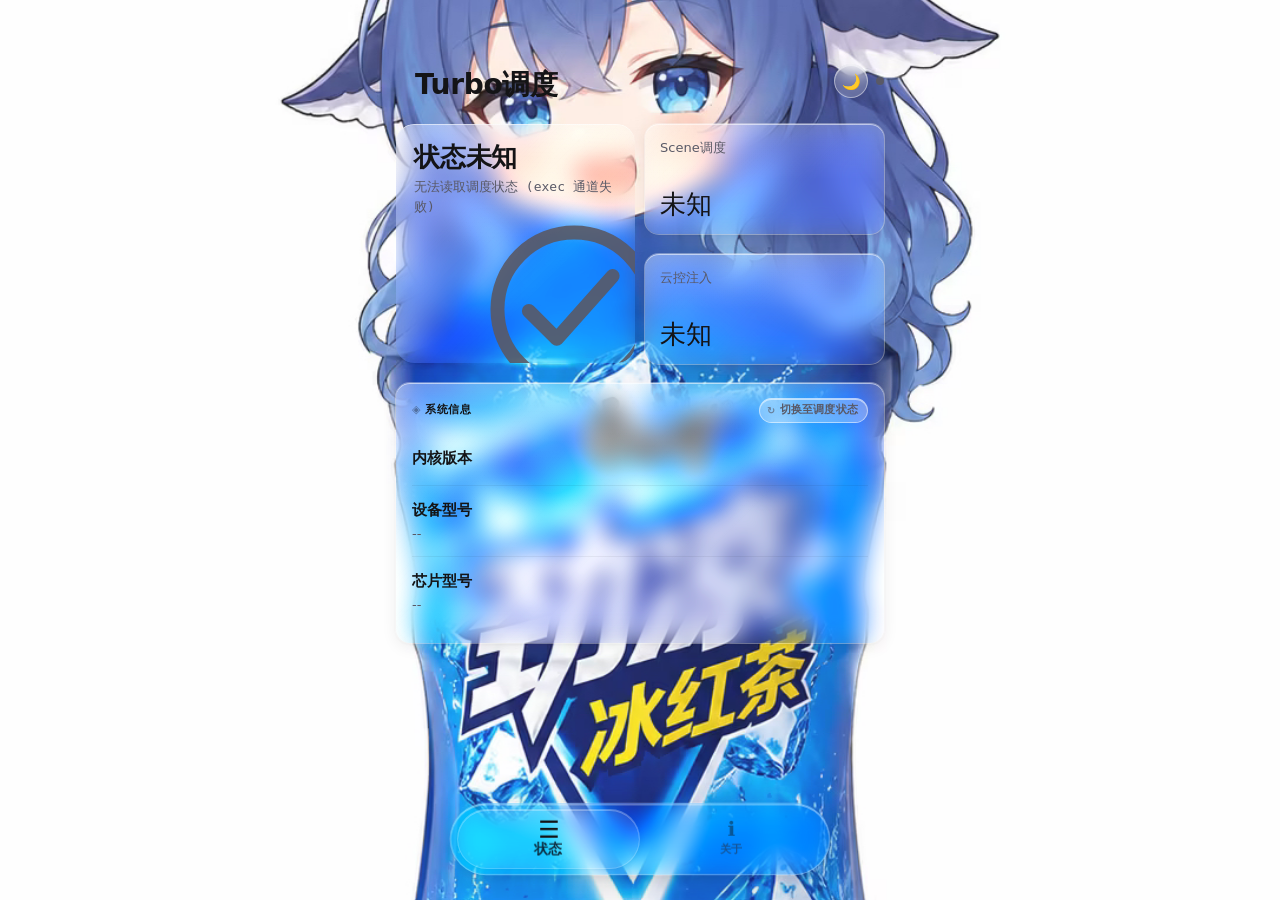
==== 模块/Turbo调度26.105/webroot/index.html @ f2952776 "v26.105: 修复开机云控注入静默失败 + 安装器残留清理 - 修复: 重启后未及时解锁 (CE 未就绪) 时, 云控注入等 10 分钟即放弃且本次开机不再重试   (真机复现 boot.log:" ====
<!DOCTYPE html>
<html lang="zh-CN" data-theme="light">
<head>
<meta charset="UTF-8">
<meta name="viewport" content="width=device-width,initial-scale=1,maximum-scale=1,user-scalable=no">
<meta name="theme-color" content="#ffffff">
<title>Turbo调度</title>
<link rel="stylesheet" href="glass-style.css">
</head>
<body>
<div id="bg-layer"></div>
<!-- ▼ 背景 + 模糊度同步注入 (必须内联, 最先执行) -->
<script>
(function(){
  try { if (typeof ksu !== 'undefined' && ksu && ksu.fullScreen) ksu.fullScreen(true); } catch(_) {}
  try {
    if (localStorage.getItem('turbo-theme') === 'dark') document.documentElement.setAttribute('data-theme', 'dark'); var op = localStorage.getItem('turbo-blur'); var opN = parseInt(op, 10); var blur = Number.isFinite(opN) ? Math.max(0, Math.min(40, opN)) : 13; document.documentElement.style.setProperty('--blur', blur + 'px'); } catch(_) {}
})();
setTimeout(function(){ var tb=document.getElementById('tabbar'); if(tb&&!tb.classList.contains('in')) tb.classList.add('in'); }, 1500);
</script>

<div class="w">

<header class="hdr">
  <div>
    <div class="ttl" id="app-title">&nbsp;&nbsp;Turbo调度</div>
  </div>
  <div class="hr">
    <button id="theme-btn" onclick="toggleTheme()">🌙</button>
    <div id="dot" class="sp"></div>
  </div>
</header>

<!-- ── 状态页 ── -->
<div class="page active" id="page-status">
<div class="st-hero">
  <div class="card st-main" id="st-main-card">
    <div class="st-main-label" id="s-dev">检测中</div>
    <div class="st-main-sub" id="s-dev-sub">--</div>
    <div class="st-main-icon" id="st-icon">
      <svg id="ico-run" viewBox="0 0 100 100" fill="none" xmlns="http://www.w3.org/2000/svg">
        <circle cx="50" cy="50" r="44" stroke="currentColor" stroke-width="8"/>
        <path d="M24 51 L40 67 L72 31" stroke="currentColor" stroke-width="8" stroke-linecap="round" stroke-linejoin="round"/>
      </svg>
      <svg id="ico-stop" viewBox="0 0 100 100" fill="none" style="display:none" xmlns="http://www.w3.org/2000/svg">
        <circle cx="50" cy="50" r="44" stroke="currentColor" stroke-width="8"/>
        <rect x="33" y="29" width="13" height="38" rx="4" fill="currentColor"/>
        <rect x="54" y="29" width="13" height="38" rx="4" fill="currentColor"/>
      </svg>
    </div>
  </div>
  <div class="st-side">
    <div class="card st-mini">
      <div class="st-mini-label">Scene调度</div>
      <div class="st-mini-val st-mini-val-sm" id="s-scene">--</div>
    </div>
    <div class="card st-mini">
      <div class="st-mini-label">云控注入</div>
      <div class="st-mini-val st-mini-val-sm" id="s-rc">--</div>
    </div>
  </div>
</div>

<div class="card info-card" id="info-card" onclick="toggleInfoPanel()">
  <div class="info-card-hd">
    <div class="info-card-hd-title" id="info-card-title">系统信息</div>
    <div class="info-switch-pill" id="info-switch-pill">
      <span class="info-switch-pill-icon" id="info-switch-icon">↻</span>
      <span id="info-switch-label">切换至调度状态</span>
    </div>
  </div>
  <div id="panel-sysinfo">
    <div class="si-row"><div class="si-label">内核版本</div><div class="si-val mono" id="s-kern">--</div></div>
    <div class="si-row"><div class="si-label">设备型号</div><div class="si-val" id="s-model">--</div></div>
    <div class="si-row" style="border-bottom:none"><div class="si-label">芯片型号</div><div class="si-val" id="s-chip">--</div></div>
  </div>
  <div id="panel-sched" style="display:none">
    <div class="si-row"><div class="si-label">Scene调度</div><div class="si-val" id="s2-scene">--</div></div>
    <div class="si-row"><div class="si-label">云控注入</div><div class="si-val" id="s2-rc">--</div></div>
    <div class="si-row"><div class="si-label">配置类型</div><div class="si-val" id="s2-type">--</div></div>
    <div class="si-row"><div class="si-label">当前调速器</div><div class="si-val mono" id="s2-gov">--</div></div>
    <div class="si-row"><div class="si-label">oiface</div><div class="si-val" id="s2-oiface">--</div></div>
    <div class="si-row"><div class="si-label">horae</div><div class="si-val" id="s2-horae">--</div></div>
    <div class="si-row"><div class="si-label">urcc</div><div class="si-val" id="s2-urcc">--</div></div>
    <div class="si-row" style="border-bottom:none"><div class="si-label">gameopt</div><div class="si-val" id="s2-gameopt">--</div></div>
  </div>
</div>
</div><!-- /page-status -->

<!-- ── 配置页 (短视频包名) ── -->
<div class="page" id="page-config">
<div class="card">
  <div class="ch"><span class="ct">添加短视频包名</span></div>
  <div class="row" style="margin-bottom:9px"><input type="text" class="inp" id="pkg-input" placeholder="输入应用包名 (例 com.ss.android.ugc.aweme)" autocomplete="off"><button class="btn bpri" id="add-btn" style="flex:none;padding:10px 16px">添加</button></div>
  <div class="row"><button class="btn" data-pkg="com.ss.android.ugc.aweme">抖音</button><button class="btn" data-pkg="com.smile.gifmaker">快手</button><button class="btn" data-pkg="tv.danmaku.bili">B站</button></div>
</div>
<div class="card">
  <div class="ch"><span class="ct">当前包名列表</span><span class="badge bof" id="package-count">0个包名</span></div>
  <div class="search-wrap"><svg class="search-icon" xmlns="http://www.w3.org/2000/svg" width="16" height="16" fill="none" viewBox="0 0 24 24" stroke="currentColor"><path stroke-linecap="round" stroke-linejoin="round" stroke-width="2" d="M21 21l-6-6m2-5a7 7 0 11-14 0 7 7 0 0114 0z"/></svg><input type="text" class="inp" id="search-input" placeholder="搜索包名..."></div>
  <div class="package-list" id="package-list"><div class="empty-tip"><svg class="empty-icon" xmlns="http://www.w3.org/2000/svg" fill="none" viewBox="0 0 24 24" stroke="currentColor"><path stroke-linecap="round" stroke-linejoin="round" stroke-width="1.5" d="M9 12h6m-6 4h6m2 5H7a2 2 0 01-2-2V5a2 2 0 012-2h5.586a1 1 0 01.707.293l5.414 5.414a1 1 0 01.293.707V19a2 2 0 01-2 2z"/></svg>正在加载包名列表...</div></div>
</div>
<div class="card">
  <div class="log-header"><span class="ct">操作日志</span><button id="clear-log" class="clear-btn">清空</button></div>
  <div id="log-content" class="log-area"></div>
</div>
</div><!-- /page-config -->

<!-- ── 关于页 ── -->
<div class="page" id="page-about">
<div class="card">
  <div class="ch"><span class="ct">外观设置</span></div>
  <div style="display:flex;align-items:center;gap:10px;margin-bottom:14px">
    <span style="font-size:var(--fs-xs);color:var(--tx2);white-space:nowrap;min-width:52px">玻璃模糊度</span>
    <input type="range" class="sl2 s0" id="r-opacity" min="0" max="40" step="1" value="13"
      style="flex:1;height:36px" oninput="onOpacity(this)">
    <span style="font-family:'SF Mono',Menlo,monospace;font-size:var(--fs-sm);font-weight:700;color:var(--tx);min-width:36px;text-align:right"><span id="v-opacity">13</span><span style="font-size:var(--fs-xs);color:var(--tx3)"> px</span></span>
  </div>
  <div style="display:flex;align-items:center;gap:10px;margin-bottom:12px">
    <span style="font-size:var(--fs-xs);color:var(--tx2);white-space:nowrap;min-width:52px">背景可见度</span>
    <input type="range" class="sl2 s0" id="r-bgvis" min="0" max="100" step="1" value="91"
      style="flex:1;height:36px" oninput="onBgVis(this)">
    <span style="font-family:'SF Mono',Menlo,monospace;font-size:var(--fs-sm);font-weight:700;color:var(--tx);min-width:36px;text-align:right"><span id="v-bgvis">91</span><span style="font-size:var(--fs-xs);color:var(--tx3)"> %</span></span>
  </div>
  <div style="display:flex;gap:7px">
    <button class="btn bpri" style="flex:1;padding:10px 10px;font-size:var(--fs-sm)" onclick="setBgDefault()">默认壁纸</button>
    <button class="btn bpri" style="flex:1;padding:10px 10px;font-size:var(--fs-sm)" onclick="setBgSolid()">纯色</button>
  </div>
  <div style="font-size:var(--fs-xs);color:var(--tx3);margin-top:10px;line-height:1.6;">
    0px = 完全透明玻璃 · 调高可增加可读性
  </div>
</div>

<div class="card">
  <div class="ch"><span class="ct">关于</span></div>
  <div class="row" style="margin-bottom:7px">
    <button class="btn bpri" id="b-author" onclick="openLink('b-author','https://www.coolapk.com/u/36667900')">作者酷安</button>
    <button class="btn bpri" id="b-group" onclick="openLink('b-group','https://qun.qq.com/universal-share/share?ac=1&authKey=fbBTMojWZqU6dl9ZgzxJuVMbDpz7i5vglP525ADa9G0QD68Y4msUVZeQ2VIpUkjY&busi_data=eyJncm91cENvZGUiOiI3NjQ1NzAyOTciLCJ0b2tlbiI6ImZWQ3ZRdUlQd2pWQjRyTHJQYk5qMFZnN3NJc09FRXBSYjUxQTZCY0Nac25idHJjMUpheWZFRXBHbHBTOWhqd2siLCJ1aW4iOiIzOTgzMjE1MTQ1In0%3D&data=iI8p004GAXEMHzYscGhAcch1NckHBkb1T0_eWZWK6YCvyCaJw2cZNDXRZ1N146nKYrcaPYfstgLIZEvBMGwC4g&svctype=4&tempid=h5_group_info')">交流群</button>
  </div>
  <div class="row" style="margin-top:7px">
    <button class="btn bpri" id="b-donate" onclick="showDonate()">❤ 捐赠支持</button>
  </div>
</div>
</div><!-- /page-about -->

<!-- ── 云控页: ① 注入/维护 → ② 编辑 (UI版/文本版) → 日志 ── -->
<div class="page" id="page-cloud">
<div id="cloud-enable-hint" style="display:none;background:rgba(220,38,38,.12);border:1px solid rgba(220,38,38,.3);border-radius:var(--r-md);padding:12px 14px;font-size:var(--fs-xs);color:var(--er);line-height:1.6;margin-bottom:10px;"></div>

<!-- ② 配置编辑 (主卡): 编辑方式分段 → 各自的选择/编辑/保存 -->
<div class="card">
  <div class="ch"><span class="ct">配置编辑</span><span class="badge bof" id="cloud-badge">--</span></div>

  <!-- 编辑方式分段: UI版(表单) / 文本版(JSON) -->
  <div id="cloud-mode-seg" style="display:flex;gap:6px;margin-bottom:12px">
    <button class="cseg-btn active" id="mode-basic-btn" onclick="setCloudMode('basic')">🎛 UI 版 (表单)</button>
    <button class="cseg-btn" id="mode-pro-btn" onclick="setCloudMode('pro')">📝 文本版 (JSON)</button>
  </div>

  <!-- [UI 版] 表单编辑本地 cccf -->
  <div id="cloud-basic">
    <div class="row" style="margin-bottom:10px">
      <select id="cf-base-file" class="inp" style="flex:1;padding:10px 12px;font-size:var(--fs-sm)"><option value="">— 选择游戏配置 —</option></select>
      <button class="btn" id="cf-base-paste" style="flex:none;padding:10px 14px">粘贴 JSON</button>
      <button class="btn" id="cf-base-refresh" style="flex:none;padding:10px 14px" onclick="loadCloudFiles()">刷新</button>
    </div>
    <!-- 粘贴区: WebView 无剪贴板读权限, 改为文本区手动粘贴后解析 -->
    <div id="cf-base-paste-box" style="display:none;margin-bottom:10px">
      <textarea id="cf-base-paste-text" class="inp cf-json" rows="6" spellcheck="false" placeholder="长按此处选'粘贴'贴入完整 JSON 配置, 然后点'载入表单'"></textarea>
      <div class="row" style="margin-top:6px">
        <button class="btn bpri" id="cf-base-paste-load" style="flex:1;padding:10px 14px;font-size:var(--fs-sm)">载入表单</button>
        <button class="btn" id="cf-base-paste-cancel" style="flex:none;padding:10px 14px">取消</button>
      </div>
    </div>
    <div id="cf-base-form"></div>
    <div class="row" style="margin-top:8px">
      <button class="btn bpri" id="cf-base-save" style="flex:1;padding:12px 14px;font-size:var(--fs-sm)">💾 保存到 cccf</button>
    </div>
    <div style="font-size:var(--fs-xs);color:var(--tx3);margin-top:8px;line-height:1.6;">· 表单编辑本地 cccf 模板 (开机注入用), 保存前自动备份 (每文件保留最近 10 份)</div>

    <details class="cf-gp" id="cf-bk-panel" style="margin-top:10px"><summary>◈ 备份管理 <span class="badge bof" id="cf-bk-count" style="margin-left:6px">0 份</span></summary>
      <div class="cf-gp-body">
        <div class="row" style="justify-content:flex-end;margin-bottom:6px"><button class="btn" id="cf-bk-refresh" style="padding:8px 14px;font-size:var(--fs-xs)">刷新备份</button></div>
        <div id="cf-bk-list"><div class="empty-tip">暂无备份 · 保存时自动创建</div></div>
      </div>
    </details>
  </div>

  <!-- [文本版] JSON 编辑数据库 (或本地 cccf) -->
  <div id="cloud-pro" style="display:none">
    <div class="row" style="margin-bottom:6px">
      <select id="cf-db-pkg" class="inp" style="flex:1;padding:10px 12px;font-size:var(--fs-sm)"><option value="">— 选择游戏 (数据库/本地) —</option></select>
      <button class="btn" id="cf-pro-read-db" style="flex:none;padding:10px 12px">从DB读取</button>
      <button class="btn" id="cf-pro-read-file" style="flex:none;padding:10px 12px">从cccf读</button>
    </div>
    <textarea id="cloud-editor" class="inp" rows="14" spellcheck="false"
      style="width:100%;padding:12px;font-family:'SF Mono',Menlo,monospace;font-size:var(--fs-xs);line-height:1.6;resize:vertical;box-sizing:border-box;"
      placeholder="读取后编辑, 或直接粘贴 JSON..."></textarea>
    <div class="row" style="margin-top:8px">
      <button class="btn bpri" id="cloud-save-btn" style="flex:1;padding:12px 14px;font-size:var(--fs-sm)">⚡ 注入数据库</button>
      <button class="btn" id="cloud-save-file-btn" style="flex:1;padding:12px 14px;font-size:var(--fs-sm)">💾 保存到 cccf</button>
    </div>
    <div class="row" style="margin-top:6px">
      <button class="btn" id="cf-cloud-fetch-btn" style="flex:1;padding:9px 6px;font-size:var(--fs-xs)">☁ 获取云端配置</button>
      <button class="btn" id="cf-db-export-btn" style="flex:1;padding:9px 6px;font-size:var(--fs-xs)">📥 导出当前配置</button>
      <button class="btn" id="cloud-del-btn" style="flex:none;padding:9px 10px;font-size:var(--fs-xs)">🗑 删cccf</button>
    </div>
    <div style="font-size:var(--fs-xs);color:var(--tx3);margin-top:8px;line-height:1.6;">· "从DB读取"读数据库当前值 → 编辑 →"⚡注入数据库"写回 (包名取自下拉, 无行自动建档), 重启 COSA 生效<br>· "从cccf读"读本地模板 → "💾保存到cccf"写回<br>· "☁ 获取云端配置"两步: 点"①清除数据"→ 进一次游戏等云端下发 (几分钟) → 选游戏点本按钮读云端真值, 读取后自动重建保护<br>· "导出当前配置"把读取到的配置存为 .json 到 cccf (UI 版即可编辑)</div>
  </div>
</div>

<!-- ① 注入 + 维护 (服务级操作) -->
<div class="card">
  <div class="ch"><span class="ct">注入与服务</span></div>
  <div class="row">
    <button class="btn bpri" id="cloud-inject-btn" style="flex:1;padding:12px 14px;font-size:var(--fs-sm)">⚡ 执行云控注入 (cccf → 数据库)</button>
  </div>
  <div class="row" style="margin-top:8px">
    <button class="btn" id="cosa-clear-btn" style="flex:1;padding:9px 6px;font-size:var(--fs-xs)">① 清除数据</button>
    <button class="btn" id="cosa-restart-btn" style="flex:1;padding:9px 6px;font-size:var(--fs-xs)">↻ 重启增强服务</button>
    <button class="btn" id="cosa-refresh-btn" style="flex:1;padding:9px 6px;font-size:var(--fs-xs)">🔄 刷新数据库配置</button>
  </div>
  <div style="font-size:var(--fs-xs);color:var(--tx3);margin-top:6px;line-height:1.6;">· "注入"= cccf 全部配置写入数据库 (开机也自动执行);"①清除数据"= pm clear 重置数据库并撤保护 (获取云端第一步);"重启"= 杀 COSA 拉起四件套;"刷新"= cccf 重新注入</div>
  <div class="log-header" style="margin-top:10px"><span class="ct">操作日志</span><button id="clear-cloud-log" class="clear-btn">清空</button></div>
  <div id="cloud-log" class="log-area"></div>
</div>
</div><!-- /page-cloud -->


<!-- ── 捐赠弹窗 ── -->
<div id="donate-overlay" onclick="hideDonate()" style="
  display:none;position:fixed;inset:0;z-index:998; background:rgba(0,0,0,.45); backdrop-filter:blur(12px); -webkit-backdrop-filter:blur(12px); align-items:center;justify-content:center;
">
  <div id="donate-card" onclick="event.stopPropagation()" style="
    position:relative; background:rgba(255,255,255,.18); backdrop-filter:blur(var(--blur)) saturate(180%) brightness(1.08); -webkit-backdrop-filter:blur(var(--blur)) saturate(180%) brightness(1.08); border-radius:var(--r-lg); border:1px solid rgba(255,255,255,.55); box-shadow:inset 0 1px 0 rgba(255,255,255,.60),0 24px 60px rgba(0,0,0,.28),0 4px 16px rgba(0,0,0,.12); padding:18px; max-width:min(88vw,360px); width:100%; ">
    <div style="font-size:var(--fs-xs);font-weight:700;letter-spacing:.6px;text-transform:uppercase;color:var(--ac);margin-bottom:12px;display:flex;align-items:center;gap:4px;">
      <span style="opacity:.4">◈</span> 捐赠支持
    </div>
    <div class="donate-grid">
      <div class="donate-item">
        <img src="donate-wechat.png" alt="微信收款码">
        <span class="dl">微信</span>
      </div>
      <div class="donate-item">
        <img src="donate-alipay.png" alt="支付宝收款码">
        <span class="dl">支付宝</span>
      </div>
    </div>
    <div style="font-size:var(--fs-xs);color:var(--tx3);margin-top:10px;text-align:center;line-height:1.5;">感谢支持 ♥ · 点击空白处关闭</div>
  </div>
</div>

<!-- ── Tab 栏 ── -->
<div class="tabbar-wrap">
<nav class="tabbar" id="tabbar">
  <div class="tab-indicator" id="tab-indicator"></div>
  <div class="tab active" id="tab-status" onclick="switchTab('status')">
    <div class="tab-dot" id="tab-dot-status"></div>
    <div class="tab-icon">☰</div>
    <div class="tab-label">状态</div>
  </div>
  <div class="tab" id="tab-config" onclick="switchTab('config')">
    <div class="tab-icon">⚙</div>
    <div class="tab-label">配置</div>
  </div>
  <div class="tab" id="tab-cloud" onclick="switchTab('cloud')">
    <div class="tab-icon">⚡</div>
    <div class="tab-label">云控</div>
  </div>
  <div class="tab" id="tab-about" onclick="switchTab('about')">
    <div class="tab-icon">ℹ</div>
    <div class="tab-label">关于</div>
  </div>
</nav>
</div>

</div><!-- /.w -->

<script src="core.js"             defer></script>
<script src="status-page.js"     defer></script>
<script src="pkg-page.js"        defer></script>
<script src="cloud-io.js"        defer></script>
<script src="cloud-form.js"      defer></script>
<script src="cloud-page.js"      defer></script>
<script src="settings-page.js"   defer></script>
<script src="nav.js"             defer></script>
</body>
</html>
---- 模块/Turbo调度26.105/webroot/glass-style.css ----
:root{
  --bg:#ffffff;
  --c2:rgba(255,255,255,.22);
  --rim:rgba(255,255,255,.55);
  --dim:rgba(255,255,255,.18);
  --tx:#141416;--tx2:#282830;--tx3:#595966;
  --z0:rgba(60,60,70,.75);--z1:rgba(60,60,70,.75);--z2:rgba(60,60,70,.75);--z3:rgba(60,60,70,.75);
  --sl-fill:rgba(0,0,0,.38);
  --trk:rgba(0,0,0,.10);
  --tof:rgba(0,0,0,.09);
  --ton:rgba(30,30,36,.28);--tonb:rgba(30,30,36,.45);
  --thm:#fff;--ths:rgba(0,0,0,.20);
  --ok:#16a34a;--wa:#d97706;--er:#dc2626;--ac:#141416;
  --bp:linear-gradient(145deg,rgba(20,20,22,.85),rgba(40,40,46,.90));
  --bpt:#fff;
  --bs:linear-gradient(145deg,rgba(153,27,27,.9),rgba(220,38,38,.95));
  --glow:rgba(0,0,0,.08);
  --rdyn:rgba(255,255,255,.35);
  --blur:18px;
  --prism-angle:135deg;
  --r-sm:6px;
  --r-md:14px;
  --r-lg:18px;
  --fs-xs:clamp(9px,2.56vw,11px);
  --fs-sm:clamp(11px,3.08vw,13px);
  --fs-md:clamp(13px,3.59vw,15px);
  --fs-lg:clamp(16px,4.62vw,20px);
}

*{box-sizing:border-box;margin:0;padding:0;-webkit-tap-highlight-color:transparent}
html,body{min-height:100%;overflow-x:hidden}

body{
  background:var(--bg);
  color:var(--tx);
  font-family:-apple-system,system-ui,sans-serif;
  font-size:1rem;line-height:1.5;
  -webkit-font-smoothing:antialiased;
}

#bg-layer{
  position:fixed;inset:0;z-index:-1;
  background-color:#ffffff;
  background-size:cover;
  background-position:center;
  pointer-events:none;
  will-change:transform;
  transform:translateZ(0);
  transition:opacity .5s;
}


.w{max-width:520px;margin:0 auto;padding:64px clamp(8px,3.08vw,16px) 100px;position:relative;z-index:1;will-change:scroll-position;}

.hdr{
  display:flex;align-items:center;justify-content:flex-start;
  padding:0 0 18px;
  margin-bottom:0;
  position:relative;
  opacity:0;transform:scale(.92) translateY(-5px);transition:none;
}
.hdr.in{animation:hdr-in .28s cubic-bezier(.34,1.38,.64,1) forwards}
@keyframes hdr-in{to{opacity:1;transform:scale(1) translateY(0)}}
.ttl{font-size:clamp(22px,6.15vw,28px);font-weight:700;color:var(--ac);letter-spacing:-.3px}
.sub{font-size:var(--fs-xs);color:var(--tx3);letter-spacing:.8px;text-transform:uppercase;margin-top:1px}
.hr{position:absolute;right:0;top:0;display:flex;align-items:center;gap:8px}
#dot{width:8px;height:8px;border-radius:50%;background:var(--tx3);transition:background .3s,box-shadow .3s;flex-shrink:0}
#dot.ok{background:var(--ok);box-shadow:0 0 8px rgba(22,163,74,.45);box-shadow:0 0 8px color-mix(in srgb,var(--ok) 60%,transparent)}
#dot.er{background:var(--er)}
#dot.sp{background:var(--wa);animation:blink 1.2s ease-in-out infinite}
@keyframes blink{0%,100%{opacity:.35}50%{opacity:1}}

.card{
  position:relative;
  background:rgba(255,255,255,.08);
  backdrop-filter:blur(var(--blur)) saturate(180%) brightness(1.06);
  -webkit-backdrop-filter:blur(var(--blur)) saturate(180%) brightness(1.06);
  border-radius:var(--r-md);
  padding:clamp(10px,3.33vw,15px) clamp(11px,3.59vw,16px);
  margin-bottom:10px;
  overflow:hidden;
  opacity:0;
  transform:translateY(10px) scale(.988) translateZ(0);
  box-shadow:
    0 0 0 1px var(--rdyn),
    inset 0 1px 0 rgba(255,255,255,.55),
    0 4px 16px rgba(0,0,0,.07),
    0 1px 4px rgba(0,0,0,.05);
  transition:box-shadow .08s linear;
  isolation:isolate;
}

.card::before{
  content:'';
  position:absolute;inset:0;
  border-radius:inherit;
  background:linear-gradient(
    135deg,
    rgba(255,255,255,.28) 0%,
    rgba(255,255,255,.10) 35%,
    transparent 65%
  );
  pointer-events:none;
  z-index:0;
}

.card::after{
  content:'';
  position:absolute;
  top:0;left:0;right:0;
  height:50%;
  border-radius:var(--r-md) var(--r-md) 0 0;
  background:linear-gradient(180deg,rgba(255,255,255,.12) 0%,transparent 100%);
  pointer-events:none;
  z-index:0;
}

.card>*{position:relative;z-index:2}
.card:active{transform:scale(.995)}

@keyframes tabbar-in{
  0%  {opacity:0;transform:translateY(24px) scale(.92)}
  65% {opacity:1;transform:translateY(-4px) scale(1.01)}
  82% {transform:translateY(2px) scale(.995)}
  100%{opacity:1;transform:translateY(0) scale(1)}
}
@keyframes card-zoom-in{
  0%  { opacity:0; transform:scale(.76) translateZ(0) }
  100%{ opacity:1; transform:scale(1) translateZ(0) }
}
.card.in,.card-anim.in{
  animation:card-zoom-in .38s cubic-bezier(.34,1.32,.64,1) var(--del,0ms) both;
  will-change:transform,opacity;
}

.ch{display:flex;align-items:center;justify-content:space-between;margin-bottom:10px}
.ct{font-size:var(--fs-xs);font-weight:700;letter-spacing:.6px;text-transform:uppercase;color:var(--ac);display:flex;align-items:center;gap:4px}
.ct::before{content:'◈';font-size:var(--fs-xs);opacity:.4}
.badge{font-size:var(--fs-xs);font-weight:700;padding:2px 8px;border-radius:var(--r-lg);letter-spacing:.3px;text-transform:uppercase;transition:all .22s}
.bof{background:rgba(255,255,255,.14);color:var(--tx3);border:1px solid rgba(255,255,255,.3)}

.row{display:flex;gap:7px}
.btn{
  display:inline-flex;align-items:center;justify-content:center;
  padding:clamp(10px,3.08vw,14px) clamp(13px,4.1vw,18px);border-radius:var(--r-md);border:none;
  font-size:var(--fs-md);font-weight:600;
  cursor:pointer;outline:none;
  -webkit-user-select:none;user-select:none;
  position:relative;overflow:hidden;flex:1;
  transform:translateZ(0);
  background:rgba(255,255,255,.18);
  backdrop-filter:blur(var(--blur)) saturate(180%);
  -webkit-backdrop-filter:blur(var(--blur)) saturate(180%);
  color:var(--tx2);
  box-shadow:
    0 0 0 1px rgba(255,255,255,.50),
    inset 0 1.5px 0 rgba(255,255,255,.70),
    inset 0 -1px 0 rgba(0,0,0,.05),
    0 4px 16px rgba(0,0,0,.10);
  transition:transform .18s cubic-bezier(.34,1.56,.64,1),box-shadow .15s;
}
.btn::before{
  content:'';position:absolute;
  top:0;left:0;right:0;height:52%;
  border-radius:var(--r-md) var(--r-md) 0 0;
  background:linear-gradient(to bottom,rgba(255,255,255,.38),transparent);
  pointer-events:none;
}
.btn::after{content:'';position:absolute;inset:0;background:rgba(0,0,0,.06);opacity:0;border-radius:inherit;pointer-events:none;transition:opacity .1s}
.btn:active{transform:scale(.93)!important}
.btn:active::after{opacity:1}
.btn.pop{animation:pop .26s cubic-bezier(.34,1.7,.64,1)}
@keyframes pop{0%{transform:scale(1)}20%{transform:scale(.87)}55%{transform:scale(1.07)}80%{transform:scale(.98)}100%{transform:scale(1)}}
.bpri{
  background:rgba(20,20,22,.10);
  color:var(--tx);
  box-shadow:
    0 0 0 1px rgba(20,20,22,.18),
    inset 0 1.5px 0 rgba(255,255,255,.65),
    inset 0 -1px 0 rgba(0,0,0,.06),
    0 4px 16px rgba(0,0,0,.07);
}

.tog{position:relative;display:inline-block;width:38px;height:22px;cursor:pointer;flex-shrink:0;touch-action:manipulation}
.tog input{opacity:0;width:0;height:0;position:absolute}
.tk{
  position:absolute;inset:0;
  background:rgba(120,140,160,.25);
  border-radius:999px;
  border:1px solid rgba(255,255,255,.35);
  box-shadow:inset 0 1px 0 rgba(255,255,255,.3),inset 0 -1px 0 rgba(0,0,0,.05);
  transition:background .24s,border-color .24s,box-shadow .24s;
}
.tk::after{
  content:'';position:absolute;
  width:16px;height:16px;left:2px;top:2px;
  background:linear-gradient(145deg,#fff,rgba(240,245,255,.9));
  border-radius:50%;
  box-shadow:0 1px 4px rgba(0,0,0,.18),0 0 0 1px rgba(255,255,255,.6) inset;
  transition:transform .26s cubic-bezier(.34,1.56,.64,1);
}
.tog input:checked+.tk{
  background:var(--ton);
  border-color:var(--tonb);
  /* color-mix 回退: 老 WebView (<111) 不支持时用静态色, 支持时下一行覆盖 */
  box-shadow:inset 0 1px 0 rgba(255,255,255,.35),0 0 0 3px rgba(140,170,255,.14);
  box-shadow:inset 0 1px 0 rgba(255,255,255,.35),0 0 0 3px color-mix(in srgb,var(--ac) 16%,transparent);
}
.tog input:checked+.tk::after{transform:translateX(16px)}

.sl2{-webkit-appearance:none;appearance:none;display:block;width:100%;height:44px;background:transparent;outline:none;cursor:ew-resize;margin:0;padding:0;touch-action:pan-x;will-change:transform}
.sl2::-webkit-slider-runnable-track{height:5px;border-radius:3px;box-shadow:inset 0 1px 2px rgba(0,0,0,.12)}
.sl2.s0::-webkit-slider-runnable-track{background:linear-gradient(to right,var(--sl-fill) var(--p,0%),rgba(255,255,255,.22) var(--p,0%))}
.sl2::-webkit-slider-thumb{-webkit-appearance:none;width:26px;height:26px;border-radius:50%;background:linear-gradient(145deg,#fff,rgba(230,240,255,.9));box-shadow:0 2px 8px rgba(0,0,0,.20),0 0 0 1.5px rgba(255,255,255,.7) inset;cursor:ew-resize;margin-top:-10.5px;transition:transform .2s cubic-bezier(.34,1.56,.64,1)}
.sl2:active::-webkit-slider-thumb,.sl2:focus::-webkit-slider-thumb{transform:scale(1.3);box-shadow:0 3px 14px rgba(0,0,0,.24),0 0 0 5px rgba(140,170,255,.16);box-shadow:0 3px 14px rgba(0,0,0,.24),0 0 0 5px color-mix(in srgb,var(--ac) 18%,transparent)}
.sl2:disabled{opacity:.18;cursor:default}

.page{
  display:none;
  contain:layout style;
}
.page.active{display:block}

.tabbar-wrap{
  position:fixed;bottom:0;left:0;right:0;z-index:200;
  display:flex;justify-content:center;align-items:flex-end;
  padding-bottom:calc(26px + env(safe-area-inset-bottom));
  pointer-events:none;
  contain:layout style;
}
.tabbar{
  opacity:0;
  pointer-events:auto;
  display:flex;align-items:stretch;
  position:relative;
  background:
    rgba(210,215,220,.55),
    rgba(255,255,255,.18);
  backdrop-filter:blur(var(--blur)) saturate(160%) brightness(1.05) !important;
  -webkit-backdrop-filter:blur(var(--blur)) saturate(160%) brightness(1.05) !important;
  border:1px solid rgba(255,255,255,.38);
  border-radius:999px;
  padding:6px;
  box-shadow:
    inset 0 1px 0 rgba(255,255,255,.60),
    inset 0 -0.5px 0 rgba(0,0,0,.05),
    0 12px 40px rgba(0,0,0,.16),
    0 3px 10px rgba(0,0,0,.08);
  width:min(84vw,380px);
  transform:translateZ(0);
  transition:transform .24s cubic-bezier(.34,1.56,.64,1);
  will-change:transform;
  contain:layout style;
}
.tab-indicator{
  position:absolute;
  top:5px;bottom:5px;left:5px;
  width:25%;
  border-radius:999px;
  background:rgba(255,255,255,.10);
  backdrop-filter:blur(20px) saturate(180%) brightness(1.10);
  -webkit-backdrop-filter:blur(20px) saturate(180%) brightness(1.10);
  box-shadow:
    inset 0 1px 0 rgba(255,255,255,.28),
    0 1px 6px rgba(0,0,0,.06);
  border:1px solid rgba(255,255,255,.18);
  transition:left .38s cubic-bezier(.34,1.48,.64,1),
             width .38s cubic-bezier(.34,1.48,.64,1),
             box-shadow .3s;
  /* transform 不进过渡列表: 按下/松手瞬时切换缩放, 拖动中恒定 ——
     缩放动画与位置跟手叠加是"变短→闪→变长"伪影的根源 */
  will-change:left,width,transform,box-shadow;
  pointer-events:none;
  z-index:0;
  transform:translateZ(0) scale(1);
}
/* 按住/拖动滑块: 放大为瞬时切换 (无过渡), 拖动全程恒定不闪跳 */
.tab-indicator.grabbed{
  transform:translateZ(0) scale(1.28);
  box-shadow:
    inset 0 1px 0 rgba(255,255,255,.45),
    0 4px 16px rgba(0,0,0,.16),
    0 1px 6px rgba(0,0,0,.08);
}
.tab{
  flex:1;
  display:flex;flex-direction:column;
  align-items:center;justify-content:center;
  gap:3px;padding:9px 4px;
  cursor:pointer;
  -webkit-tap-highlight-color:transparent;
  -webkit-user-select:none;user-select:none;
  position:relative;z-index:1;
  border-radius:999px;
  min-width:0;
  transform:translateZ(0);
}
.tab:active{opacity:.55}
.tab-icon{
  font-size:var(--fs-lg);line-height:1;
  transition:transform .35s cubic-bezier(.34,1.56,.64,1),opacity .2s;
  opacity:.45;
}
.tab.active .tab-icon{transform:scale(1.2);opacity:1}
.tab-label{
  font-size:var(--fs-xs);font-weight:700;letter-spacing:.1px;
  color:rgba(40,48,65,.55);
  transition:color .22s,transform .3s cubic-bezier(.34,1.56,.64,1);
  white-space:nowrap;
}
.tab.active .tab-label{color:rgba(10,14,28,.85);transform:scale(1.22)}
.tab-dot{
  position:absolute;top:5px;right:calc(50% - 13px);
  width:5px;height:5px;border-radius:50%;
  background:var(--ok);
  box-shadow:0 0 6px rgba(22,163,74,.5);
  box-shadow:0 0 6px color-mix(in srgb,var(--ok) 80%,transparent);
  display:none;z-index:2;
}
.tab-dot.visible{display:block}
.tabbar.in{animation:tabbar-in .45s cubic-bezier(.34,1.32,.64,1) .18s both;pointer-events:auto}

.st-hero{
  display:grid;
  grid-template-columns:1fr 1fr;
  gap:10px;
  margin-bottom:10px;
  align-items:stretch;
}
.st-main{
  aspect-ratio:1/1;
  border-radius:var(--r-lg);
  display:flex;flex-direction:column;
  padding:clamp(13px,3.33vw,18px);
  position:relative;
  overflow:hidden;
  isolation:isolate;
  -webkit-clip-path:inset(0 round var(--r-lg));
  clip-path:inset(0 round var(--r-lg));
}
.st-main-icon{
  position:absolute;
  bottom:-14%;right:-11%;
  width:73%;height:73%;
  opacity:.9;color:var(--tx3);
  transition:opacity .35s,color .35s;
  pointer-events:none;
  left:auto;top:auto;
}
.st-main-icon svg{width:100%;height:100%;display:block}
.st-main.scene-on .st-main-icon{color:#16a34a}
.st-main-label{font-size:clamp(19px,5.38vw,26px);font-weight:700;color:var(--tx);letter-spacing:-.2px;line-height:1.2}
.st-main-sub{font-size:var(--fs-sm);color:var(--tx3);margin-top:4px;font-family:"SF Mono",Menlo,monospace;font-weight:400;flex:1;position:relative;z-index:3}

.st-side{display:flex;flex-direction:column;gap:10px;min-width:0}
.st-mini{
  flex:1;border-radius:var(--r-md);
  padding:clamp(10px,2.56vw,14px) clamp(11px,2.82vw,15px);
  display:flex;flex-direction:column;
  justify-content:space-between;min-height:0;
  box-shadow:
    0 0 0 1px var(--rdyn),
    inset 0 1px 0 rgba(255,255,255,.55),
    0 4px 16px rgba(0,0,0,.07),
    0 1px 4px rgba(0,0,0,.05);
  background:rgba(255,255,255,.08);
  backdrop-filter:blur(var(--blur)) saturate(180%) brightness(1.06);
  -webkit-backdrop-filter:blur(var(--blur)) saturate(180%) brightness(1.06);
}
.st-mini-label{font-size:var(--fs-sm);color:var(--tx3);font-weight:400;letter-spacing:.02px;margin-bottom:4px}
.st-mini-val,.st-mini-val-sm{font-size:clamp(18px,5.13vw,26px);font-weight:400;color:#141416;letter-spacing:-.2px;line-height:1.15;word-break:break-all}

.si-row{padding:clamp(9px,2.31vw,13px) 0;border-bottom:1px solid rgba(0,0,0,.055)}
.si-row:last-child{border-bottom:none}
.si-label{font-size:var(--fs-md);font-weight:700;color:var(--tx);margin-bottom:3px;letter-spacing:.02px}
.si-val{font-size:var(--fs-sm);color:var(--tx3);line-height:1.45;word-break:break-all}
.si-val.mono{font-family:"SF Mono",Menlo,monospace}

.info-card{cursor:pointer;user-select:none;-webkit-user-select:none;-webkit-tap-highlight-color:transparent;transform:translateZ(0)}
.info-card-hd{display:flex;align-items:center;justify-content:space-between;margin-bottom:11px}
.info-card-hd-title{font-size:var(--fs-xs);font-weight:700;letter-spacing:.6px;text-transform:uppercase;color:var(--ac);display:flex;align-items:center;gap:4px}
.info-card-hd-title::before{content:'◈';font-size:var(--fs-xs);opacity:.4}
.info-switch-pill{
  display:inline-flex;align-items:center;gap:4px;
  padding:3px 9px 3px 7px;border-radius:999px;
  background:rgba(255,255,255,.28);border:1px solid rgba(255,255,255,.50);
  box-shadow:inset 0 1px 0 rgba(255,255,255,.55);
  font-size:var(--fs-xs);font-weight:700;color:var(--tx3);letter-spacing:.2px;
  pointer-events:none;transition:opacity .15s;
}
.info-switch-pill-icon{font-size:10px;opacity:.65;transition:transform .32s cubic-bezier(.34,1.56,.64,1)}
@keyframes panel-out{
  0%  {opacity:1;transform:translateY(0)   scale(1)}
  100%{opacity:0;transform:translateY(-8px) scale(.97)}
}
@keyframes panel-in{
  0%  {opacity:0;transform:translateY(14px) scale(.95)}
  55% {opacity:1}
  72% {transform:translateY(-4px) scale(1.015)}
  86% {transform:translateY(2px)  scale(.997)}
  100%{opacity:1;transform:translateY(0)   scale(1)}
}
.info-panel-out{animation:panel-out .13s ease-in both;pointer-events:none}
.info-panel-in{animation:panel-in .42s cubic-bezier(.34,1.56,.64,1) both}

/* ── 弹窗动画 ── */
@keyframes overlay-in{from{opacity:0}to{opacity:1}}
@keyframes overlay-out{from{opacity:1}to{opacity:0}}
@keyframes modal-in{
  0%  {opacity:0;transform:scale(.82) translateY(24px)}
  65% {opacity:1;transform:scale(1.03) translateY(-4px)}
  82% {transform:scale(.985) translateY(2px)}
  100%{opacity:1;transform:scale(1) translateY(0)}
}
@keyframes modal-out{
  from{opacity:1;transform:scale(1) translateY(0)}
  to  {opacity:0;transform:scale(.88) translateY(18px)}
}
#donate-overlay.in{
  display:flex !important;
  animation:overlay-in .22s ease both;
}
#donate-overlay.in #donate-card{
  animation:modal-in .38s cubic-bezier(.34,1.42,.64,1) both;
}
#donate-overlay.out{
  animation:overlay-out .2s ease both;
  pointer-events:none;
}
#donate-overlay.out #donate-card{
  animation:modal-out .18s ease both;
}

/* ── Turbo 附加组件 ── */
.inp{width:100%;background:rgba(255,255,255,.22);border:1px solid rgba(255,255,255,.5);border-radius:var(--r-sm);padding:10px 12px;font-size:var(--fs-sm);font-family:'SF Mono',Menlo,monospace;color:var(--tx);outline:none;box-shadow:inset 0 1px 0 rgba(255,255,255,.55),0 2px 8px rgba(0,0,0,.06)}
.inp:focus{box-shadow:inset 0 1px 0 rgba(255,255,255,.55),0 0 0 3px rgba(140,170,255,.10);box-shadow:inset 0 1px 0 rgba(255,255,255,.55),0 0 0 3px color-mix(in srgb,var(--ac) 10%,transparent)}
.inp::placeholder{color:var(--tx3)}
.search-wrap{position:relative;margin-bottom:10px}
.search-wrap .inp{padding-left:36px}
.search-icon{position:absolute;left:12px;top:50%;transform:translateY(-50%);color:var(--tx3);pointer-events:none}
.package-list{max-height:380px;overflow-y:auto;margin-top:4px;border-radius:var(--r-sm);scroll-behavior:smooth}
.package-list::-webkit-scrollbar{width:4px}.package-list::-webkit-scrollbar-track{background:transparent}.package-list::-webkit-scrollbar-thumb{background:rgba(255,255,255,.3);border-radius:4px}
.list-item{display:flex;justify-content:space-between;align-items:center;padding:10px 12px;background:rgba(255,255,255,.22);border:1px solid rgba(255,255,255,.5);border-radius:var(--r-sm);margin-bottom:6px;box-shadow:inset 0 1px 0 rgba(255,255,255,.55),0 2px 8px rgba(0,0,0,.06)}
.pkg-name{font-size:var(--fs-sm);font-family:'SF Mono',Menlo,monospace;word-break:break-all;padding-right:12px;flex:1;color:var(--tx);font-weight:600}
.delete-btn{width:32px;height:32px;border-radius:8px;display:flex;align-items:center;justify-content:center;background:rgba(220,38,38,.12);border:1px solid rgba(220,38,38,.30);cursor:pointer;transition:transform .15s;flex-shrink:0}
.delete-btn:active{transform:scale(.85)}
.delete-btn svg{stroke:#dc2626;width:16px;height:16px}
.empty-tip{padding:32px 20px;text-align:center;color:var(--tx3);font-size:var(--fs-sm);display:flex;flex-direction:column;align-items:center;gap:12px;background:rgba(255,255,255,.22);border:1px solid rgba(255,255,255,.5);border-radius:var(--r-sm);box-shadow:inset 0 1px 0 rgba(255,255,255,.55)}
.empty-icon{width:48px;height:48px;opacity:.35;stroke:var(--tx3)}
.log-area{background:rgba(20,20,22,.55);backdrop-filter:blur(var(--blur)) saturate(160%);-webkit-backdrop-filter:blur(var(--blur)) saturate(160%);border:1px solid rgba(255,255,255,.25);border-radius:var(--r-sm);padding:12px;color:#64FFDA;font-family:'SF Mono',Menlo,monospace;font-size:12px;line-height:1.7;max-height:200px;overflow-y:auto;margin-top:8px;box-shadow:inset 0 1px 0 rgba(255,255,255,.15)}
.log-area::-webkit-scrollbar{width:4px}.log-area::-webkit-scrollbar-track{background:transparent}.log-area::-webkit-scrollbar-thumb{background:rgba(100,255,218,.2);border-radius:4px}
.log-header{display:flex;justify-content:space-between;align-items:center}
.clear-btn{background:rgba(255,255,255,.18);border:1px solid rgba(255,255,255,.45);color:var(--tx2);padding:6px 13px;border-radius:8px;cursor:pointer;transition:transform .15s;font-size:var(--fs-xs);font-weight:700}
.clear-btn:active{transform:scale(.9)}
.log-item{margin:6px 0;padding:6px 0;border-bottom:1px solid rgba(255,255,255,.12)}
.log-item:last-child{border-bottom:none}
.log-error{color:#FF6B5F}.log-success{color:#64FF9E}.log-warning{color:#FFC46B}.log-info{color:#7BD8FF}
.donate-grid{display:grid;grid-template-columns:1fr 1fr;gap:10px;margin-top:10px}
.donate-item{display:flex;flex-direction:column;align-items:center;gap:6px}
.donate-item img{width:100%;border-radius:var(--r-md);background:#fff;display:block}
.donate-item .dl{font-size:var(--fs-xs);font-weight:700;color:var(--tx2);letter-spacing:.3px}
#theme-btn{width:34px;height:34px;border-radius:50%;border:1px solid rgba(255,255,255,.45);background:rgba(255,255,255,.20);backdrop-filter:blur(8px);-webkit-backdrop-filter:blur(8px);cursor:pointer;font-size:15px;line-height:1;display:flex;align-items:center;justify-content:center;box-shadow:inset 0 1px 0 rgba(255,255,255,.45);transition:transform .2s cubic-bezier(.34,1.56,.64,1)}
#theme-btn:active{transform:scale(.85)}

/* ── 暗色模式 ── */
[data-theme="dark"]{
  --bg:#000000;
  --tx:#e5e5e7;--tx2:#98989d;--tx3:#636366;
  --ac:#f5f5f7;
  --rdyn:rgba(255,255,255,.16);
  --sl-fill:rgba(255,255,255,.38);
  --ton:rgba(255,255,255,.35);--tonb:rgba(255,255,255,.30);
}
[data-theme="dark"] body{background:#000}
[data-theme="dark"] #bg-layer{background-color:#000}
[data-theme="dark"] .card{background:rgba(44,44,52,.55);backdrop-filter:blur(var(--blur)) saturate(150%) brightness(.92);-webkit-backdrop-filter:blur(var(--blur)) saturate(150%) brightness(.92);box-shadow:0 0 0 1px rgba(255,255,255,.14),inset 0 1px 0 rgba(255,255,255,.18),0 4px 16px rgba(0,0,0,.35),0 1px 4px rgba(0,0,0,.25)}
[data-theme="dark"] .card::before{background:linear-gradient(135deg,rgba(255,255,255,.10) 0%,rgba(255,255,255,.04) 35%,transparent 65%)}
[data-theme="dark"] .card::after{background:linear-gradient(180deg,rgba(255,255,255,.05) 0%,transparent 100%)}
[data-theme="dark"] .btn{background:rgba(255,255,255,.10);color:var(--tx2);box-shadow:0 0 0 1px rgba(255,255,255,.22),inset 0 1.5px 0 rgba(255,255,255,.25),inset 0 -1px 0 rgba(0,0,0,.3),0 4px 16px rgba(0,0,0,.35)}
[data-theme="dark"] .btn::before{background:linear-gradient(to bottom,rgba(255,255,255,.14),transparent)}
[data-theme="dark"] .bpri{background:rgba(255,255,255,.16);color:var(--tx);box-shadow:0 0 0 1px rgba(255,255,255,.30),inset 0 1.5px 0 rgba(255,255,255,.25),0 4px 16px rgba(0,0,0,.3)}
[data-theme="dark"] .list-item,[data-theme="dark"] .inp,[data-theme="dark"] .empty-tip{background:rgba(0,0,0,.30);border:1px solid rgba(255,255,255,.22);box-shadow:inset 0 1px 0 rgba(255,255,255,.10),0 2px 8px rgba(0,0,0,.25)}
[data-theme="dark"] .st-mini{background:rgba(44,44,52,.55);box-shadow:0 0 0 1px rgba(255,255,255,.14),inset 0 1px 0 rgba(255,255,255,.18),0 4px 16px rgba(0,0,0,.35)}
[data-theme="dark"] .st-mini-val,[data-theme="dark"] .st-mini-val-sm{color:#e5e5e7}
[data-theme="dark"] .tabbar{background:rgba(40,40,46,.60),rgba(0,0,0,.40);border:1px solid rgba(255,255,255,.18);box-shadow:inset 0 1px 0 rgba(255,255,255,.20),inset 0 -0.5px 0 rgba(0,0,0,.4),0 12px 40px rgba(0,0,0,.5)}
[data-theme="dark"] .tab-indicator{background:rgba(255,255,255,.14);border:1px solid rgba(255,255,255,.14)}
[data-theme="dark"] .tab-label{color:rgba(200,200,210,.5)}
[data-theme="dark"] .tab.active .tab-label{color:#f5f5f7}
[data-theme="dark"] .info-switch-pill{background:rgba(255,255,255,.10);border:1px solid rgba(255,255,255,.20)}
[data-theme="dark"] .tog .tk{background:rgba(120,140,160,.30);border:1px solid rgba(255,255,255,.20)}
[data-theme="dark"] .si-row{border-color:rgba(255,255,255,.08)}
[data-theme="dark"] .log-area{background:rgba(8,10,14,.72);border:1px solid rgba(255,255,255,.14)}
[data-theme="dark"] .sl2::-webkit-slider-runnable-track{background:rgba(255,255,255,.16)}
[data-theme="dark"] .clear-btn{background:rgba(255,255,255,.10);border:1px solid rgba(255,255,255,.20)}
[data-theme="dark"] #theme-btn{background:rgba(255,255,255,.12);border-color:rgba(255,255,255,.25)}
/* ── 云控: 液态分段按钮 + 基础表单 ── */
.cseg-btn{flex:1;padding:10px 8px;border:none;border-radius:12px;cursor:pointer;background:rgba(255,255,255,.14);color:var(--tx3);font-size:var(--fs-sm);font-weight:700;letter-spacing:.2px;backdrop-filter:blur(var(--blur)) saturate(160%);-webkit-backdrop-filter:blur(var(--blur)) saturate(160%);border:1px solid rgba(255,255,255,.20);transition:background .25s,color .25s,box-shadow .25s,transform .2s cubic-bezier(.34,1.5,.64,1);-webkit-tap-highlight-color:transparent}
.cseg-btn:active{transform:scale(.97)}
.cseg-btn.active{background:rgba(255,255,255,.34);color:var(--tx);border-color:rgba(255,255,255,.55);box-shadow:inset 0 1px 0 rgba(255,255,255,.55),0 3px 12px rgba(0,0,0,.10)}
[data-theme="dark"] .cseg-btn{background:rgba(255,255,255,.08);color:rgba(200,200,210,.6);border-color:rgba(255,255,255,.14)}
[data-theme="dark"] .cseg-btn.active{background:rgba(255,255,255,.22);color:#f5f5f7;border-color:rgba(255,255,255,.30)}
.cf-sec{margin:12px 0 8px;padding:6px 10px;border-radius:10px;background:rgba(255,255,255,.10);border:1px solid rgba(255,255,255,.18);font-size:var(--fs-xs);font-weight:700;color:var(--ac);letter-spacing:.4px;display:flex;align-items:center;gap:8px}
[data-theme="dark"] .cf-sec{background:rgba(255,255,255,.06);border-color:rgba(255,255,255,.12)}
.cf-fps{margin:8px 0 6px;font-size:var(--fs-xs);font-weight:700;color:var(--ac);opacity:.85}
.cf-field{display:flex;align-items:center;justify-content:space-between;gap:10px;padding:6px 2px;border-bottom:1px solid rgba(255,255,255,.08)}
.cf-field:last-child{border-bottom:none}
.cf-fl{font-size:var(--fs-xs);color:var(--tx2);white-space:nowrap;min-width:70px}
.cf-in{flex:1;padding:8px 10px;font-size:var(--fs-xs)}
/* ── 基础版: 帧率档位折叠组 ── */
.cf-gp{margin:8px 0;border:1px solid rgba(255,255,255,.14);border-radius:12px;background:rgba(255,255,255,.06);overflow:hidden}
.cf-gp summary{list-style:none;cursor:pointer;padding:10px 12px;font-size:var(--fs-xs);font-weight:700;color:var(--ac);user-select:none;-webkit-user-select:none;-webkit-tap-highlight-color:transparent}
.cf-gp summary::-webkit-details-marker{display:none}
.cf-gp summary::after{content:'▸';float:right;transition:transform .25s;opacity:.6}
.cf-gp[open] summary::after{transform:rotate(90deg)}
.cf-gp-body{padding:2px 12px 10px}
[data-theme="dark"] .cf-gp{border-color:rgba(255,255,255,.10);background:rgba(255,255,255,.04)}
/* ── 基础版: game_zone JSON 编辑域 ── */
.cf-json{width:100%;box-sizing:border-box;margin:6px 0;padding:9px 10px;font-family:'SF Mono',Menlo,monospace;font-size:var(--fs-xs);line-height:1.55;resize:vertical}
.cf-ro{font-family:'SF Mono',Menlo,monospace;font-size:var(--fs-xs);color:var(--tx3);opacity:.85;user-select:none}
/* ── 基础版: 区块标题行 (含操作按钮) ── */
.cf-sec .btn{margin-left:auto}
/* ── 基础版: 参数注释 (点参数名展开) ── */
.cf-hint{margin:2px 0 8px;font-size:var(--fs-xs);color:var(--tx3);line-height:1.5}
.cf-key{font-family:'SF Mono',Menlo,monospace;font-weight:700;font-size:var(--fs-xs);color:var(--tx);cursor:default}
.cf-name{font-size:var(--fs-xs);color:var(--tx2);margin-left:5px}
.cf-q{display:inline-flex;align-items:center;justify-content:center;width:15px;height:15px;margin-left:5px;border-radius:50%;background:rgba(120,140,255,.22);color:var(--ac);font-size:10px;font-weight:700;cursor:pointer;flex:none}
.cf-tiprow{display:none;padding:2px 0 8px 2px}
.cf-tiprow.open{display:block}
.cf-tip{font-size:var(--fs-xs);color:var(--tx2);line-height:1.6;background:rgba(120,140,255,.10);border-left:3px solid var(--ac);border-radius:6px;padding:7px 10px}
[data-theme="dark"] .cf-tip{background:rgba(120,140,255,.08)}
/* ── 备份管理 ── */
.cf-bk-row{display:flex;align-items:center;justify-content:space-between;gap:8px;padding:7px 2px;border-bottom:1px solid rgba(255,255,255,.08)}
.cf-bk-row:last-child{border-bottom:none}
.cf-bk-info{min-width:0;flex:1}
.cf-bk-file{font-size:var(--fs-xs);font-weight:600;color:var(--tx);overflow:hidden;text-overflow:ellipsis;white-space:nowrap}
.cf-bk-ts{font-size:var(--fs-xs);color:var(--tx3);margin-top:1px}
.cf-bk-ops{display:flex;gap:6px;flex:none}
.cf-bk-ops .btn{padding:7px 12px;font-size:var(--fs-xs)}
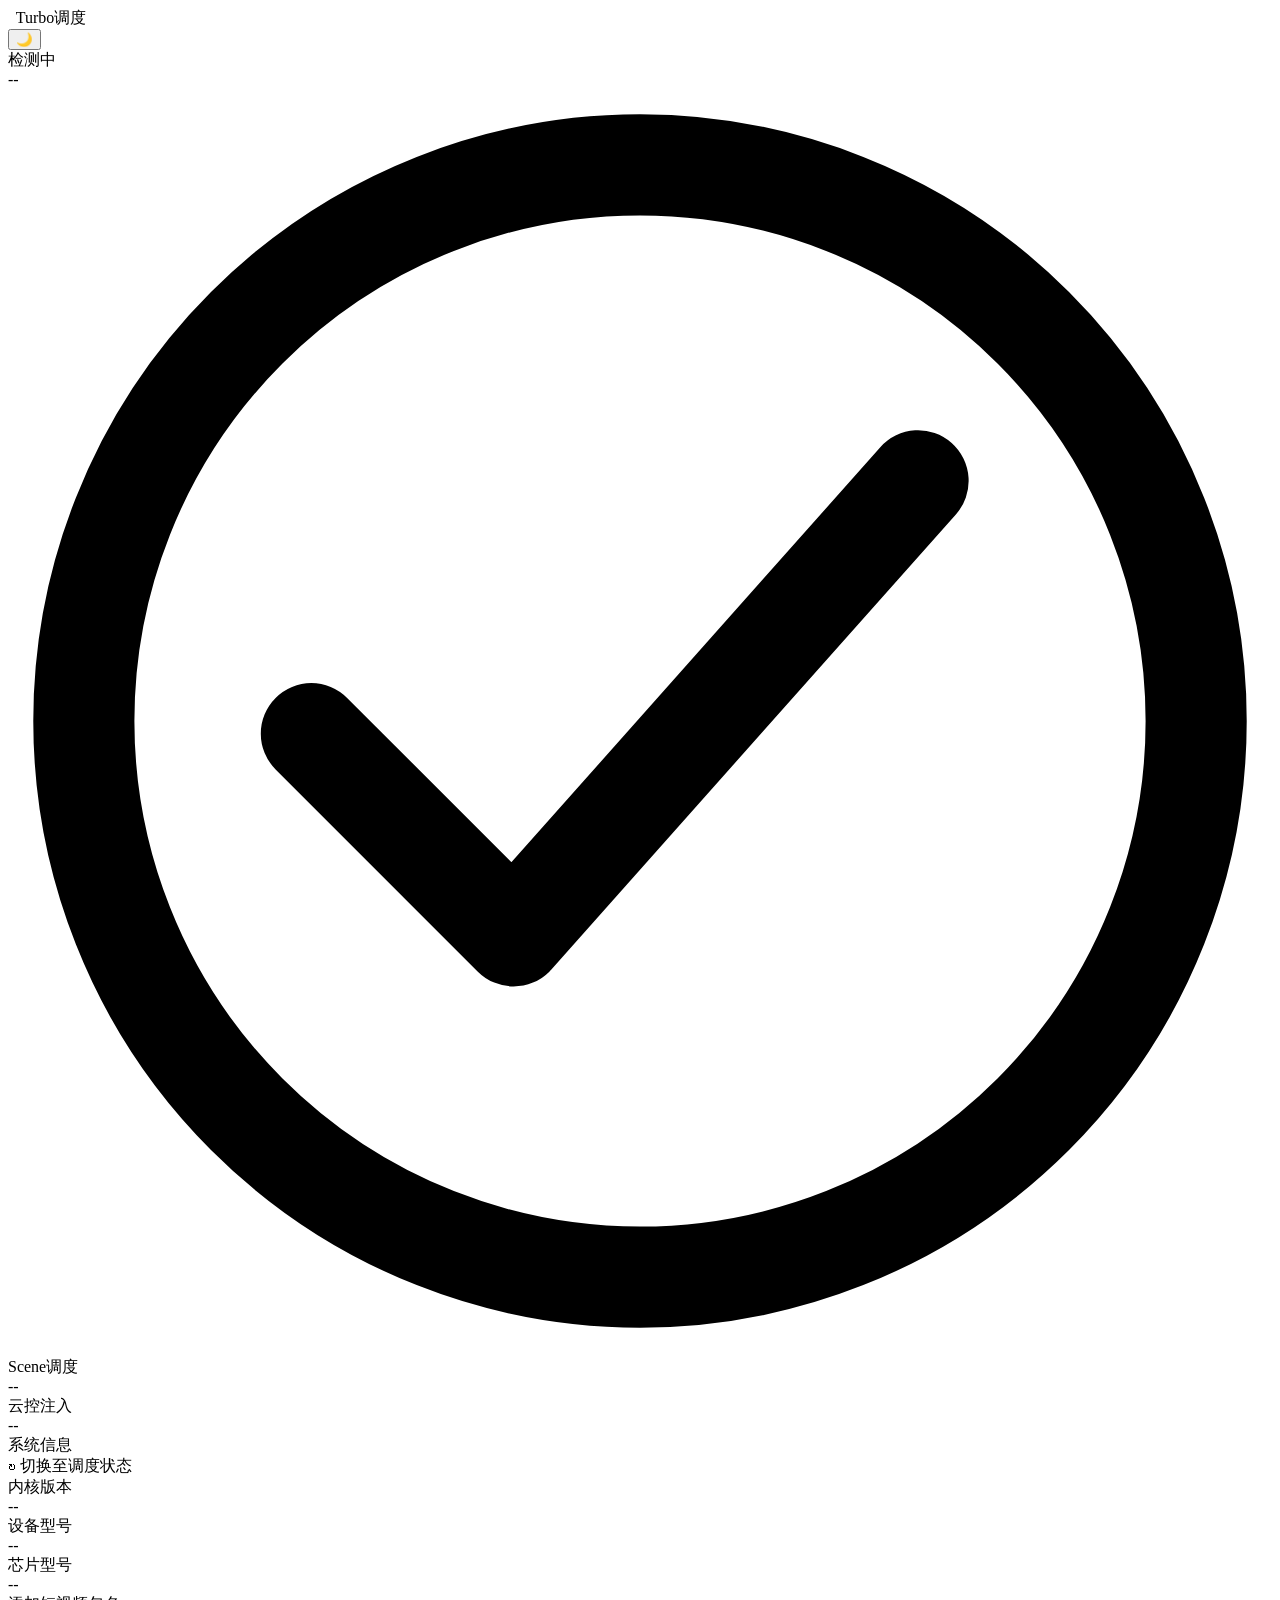
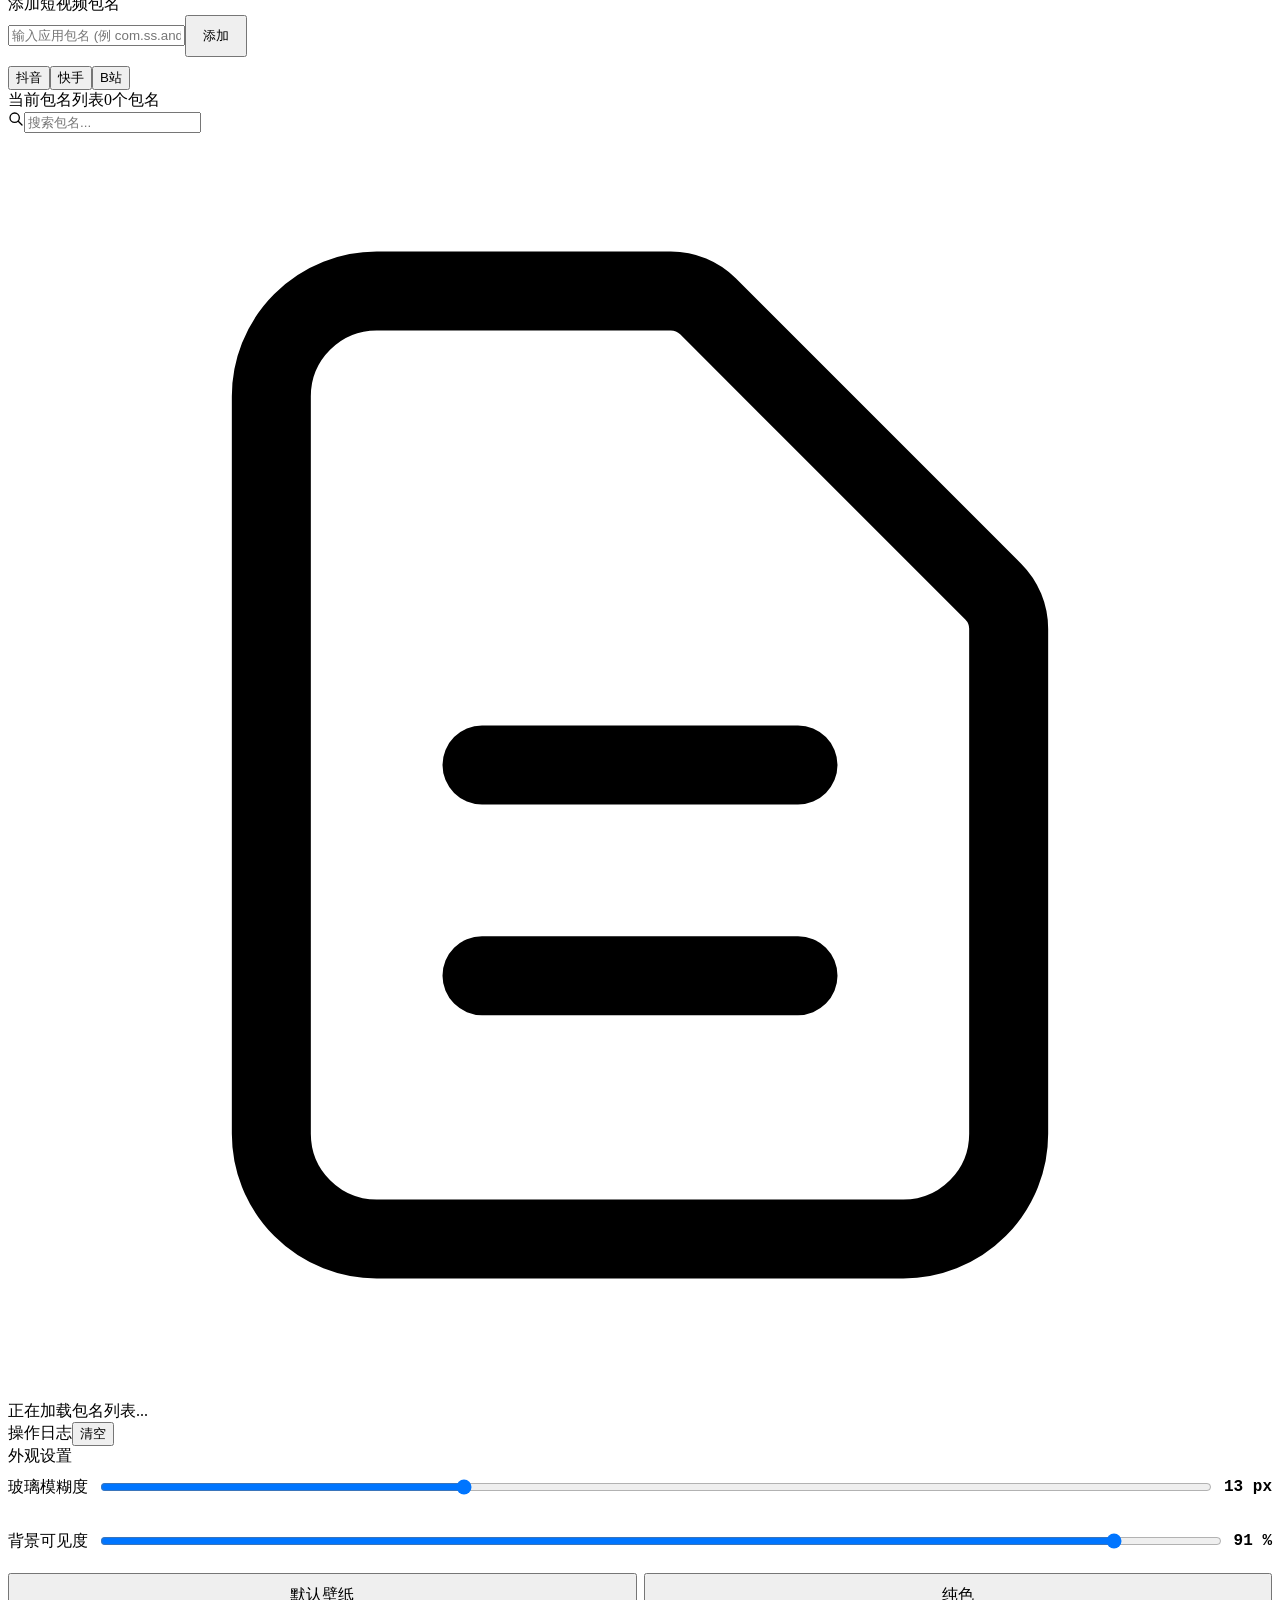
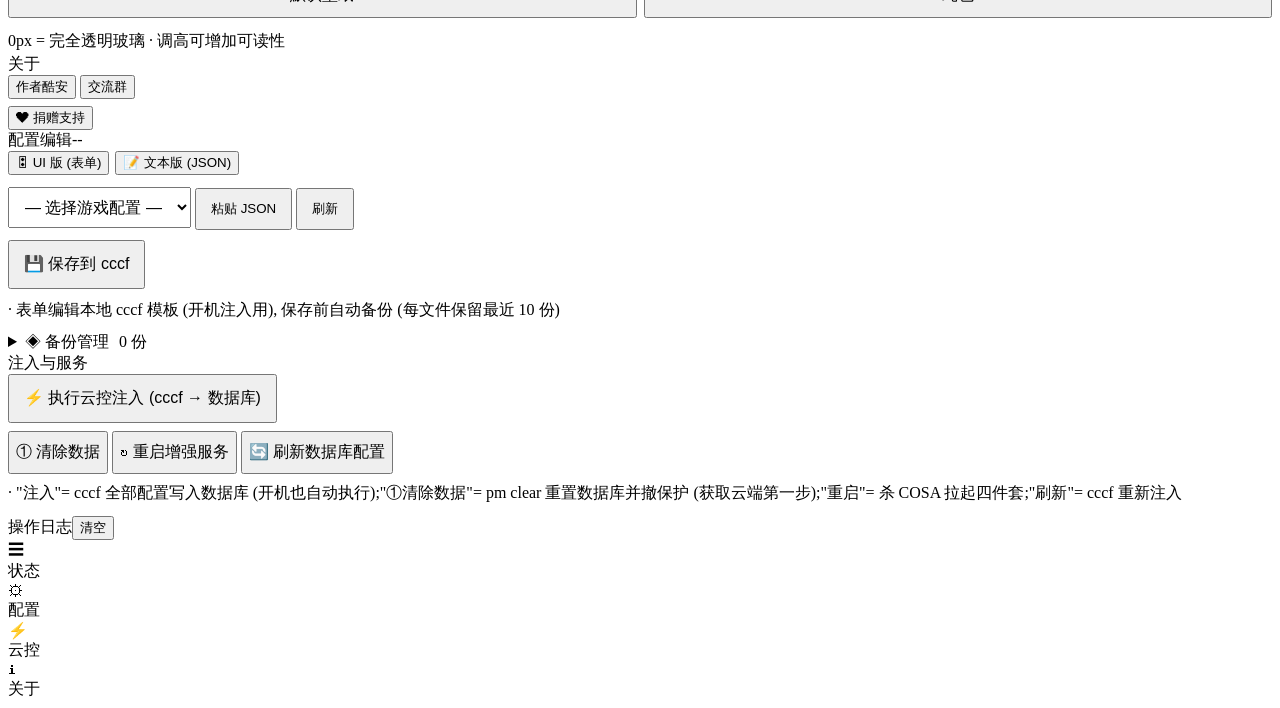
==== commit 4ff9494c: "WebUI 获取官方云控配置重做 (read-cloud/list-cloud + 切回页面自动刷新列表, 修掉清库后下拉不刷新导致选不到游戏的 bug) + 写库加 sqlite busy_time" ====
--- a/模块/Turbo调度26.105/webroot/index.html
+++ b/模块/Turbo调度26.105/webroot/index.html
@@ -204,7 +204,7 @@
       <button class="btn" id="cf-db-export-btn" style="flex:1;padding:9px 6px;font-size:var(--fs-xs)">📥 导出当前配置</button>
       <button class="btn" id="cloud-del-btn" style="flex:none;padding:9px 10px;font-size:var(--fs-xs)">🗑 删cccf</button>
     </div>
-    <div style="font-size:var(--fs-xs);color:var(--tx3);margin-top:8px;line-height:1.6;">· "从DB读取"读数据库当前值 → 编辑 →"⚡注入数据库"写回 (包名取自下拉, 无行自动建档), 重启 COSA 生效<br>· "从cccf读"读本地模板 → "💾保存到cccf"写回<br>· "☁ 获取云端配置"两步: 点"①清除数据"→ 进一次游戏等云端下发 (几分钟) → 选游戏点本按钮读云端真值, 读取后自动重建保护<br>· "导出当前配置"把读取到的配置存为 .json 到 cccf (UI 版即可编辑)</div>
+    <div style="font-size:var(--fs-xs);color:var(--tx3);margin-top:8px;line-height:1.6;">· "从DB读取"读数据库当前值 → 编辑 →"⚡注入数据库"写回 (包名取自下拉, 无行自动建档), 重启 COSA 生效<br>· "从cccf读"读本地模板 → "💾保存到cccf"写回<br>· "☁ 获取云端配置"只读官方下发的那一行 (下拉里标 ☁ 的游戏可直接读; 没有 ☁ 的才需要"①清除数据"→ 进一次游戏等云端下发几分钟 → 切回页面列表会自动刷新 → 再读), 读到的配置编辑后点"⚡注入数据库"即成为本地配置 (from_server=0)<br>· "导出当前配置"把读取到的配置存为 .json 到 cccf (UI 版即可编辑)</div>
   </div>
 </div>
 
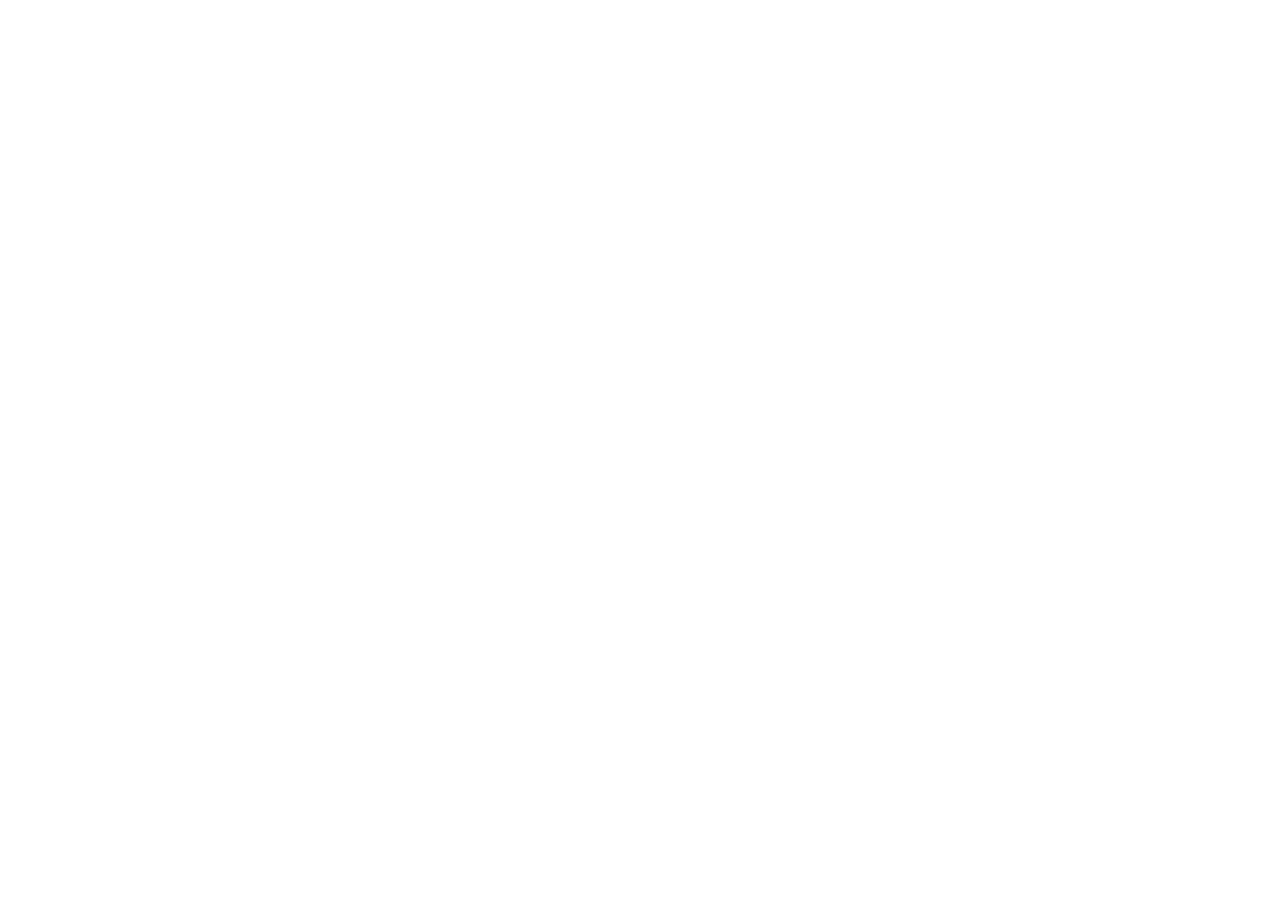
==== commit 3ae872b6: "瘦身: 删 KsuWebUI.apk 相关代码(含安装逻辑) + libsqlite3.so 改用系统库(SCRC 做法, 安装时建链接并自检, 开机自愈) + WebUI 去掉备份功能; zip 3" ====
--- a/模块/Turbo调度26.105/webroot/index.html
+++ b/模块/Turbo调度26.105/webroot/index.html
@@ -175,14 +175,8 @@
     <div class="row" style="margin-top:8px">
       <button class="btn bpri" id="cf-base-save" style="flex:1;padding:12px 14px;font-size:var(--fs-sm)">💾 保存到 cccf</button>
     </div>
-    <div style="font-size:var(--fs-xs);color:var(--tx3);margin-top:8px;line-height:1.6;">· 表单编辑本地 cccf 模板 (开机注入用), 保存前自动备份 (每文件保留最近 10 份)</div>
-
-    <details class="cf-gp" id="cf-bk-panel" style="margin-top:10px"><summary>◈ 备份管理 <span class="badge bof" id="cf-bk-count" style="margin-left:6px">0 份</span></summary>
-      <div class="cf-gp-body">
-        <div class="row" style="justify-content:flex-end;margin-bottom:6px"><button class="btn" id="cf-bk-refresh" style="padding:8px 14px;font-size:var(--fs-xs)">刷新备份</button></div>
-        <div id="cf-bk-list"><div class="empty-tip">暂无备份 · 保存时自动创建</div></div>
-      </div>
-    </details>
+    <div style="font-size:var(--fs-xs);color:var(--tx3);margin-top:8px;line-height:1.6;">· 表单编辑本地 cccf 模板 (开机注入用)</div>
+
   </div>
 
   <!-- [文本版] JSON 编辑数据库 (或本地 cccf) -->
--- a/模块/Turbo调度26.105/webroot/glass-style.css
+++ b/模块/Turbo调度26.105/webroot/glass-style.css
@@ -0,0 +1,530 @@
+:root{
+  --bg:#ffffff;
+  --c2:rgba(255,255,255,.22);
+  --rim:rgba(255,255,255,.55);
+  --dim:rgba(255,255,255,.18);
+  --tx:#141416;--tx2:#282830;--tx3:#595966;
+  --z0:rgba(60,60,70,.75);--z1:rgba(60,60,70,.75);--z2:rgba(60,60,70,.75);--z3:rgba(60,60,70,.75);
+  --sl-fill:rgba(0,0,0,.38);
+  --trk:rgba(0,0,0,.10);
+  --tof:rgba(0,0,0,.09);
+  --ton:rgba(30,30,36,.28);--tonb:rgba(30,30,36,.45);
+  --thm:#fff;--ths:rgba(0,0,0,.20);
+  --ok:#16a34a;--wa:#d97706;--er:#dc2626;--ac:#141416;
+  --bp:linear-gradient(145deg,rgba(20,20,22,.85),rgba(40,40,46,.90));
+  --bpt:#fff;
+  --bs:linear-gradient(145deg,rgba(153,27,27,.9),rgba(220,38,38,.95));
+  --glow:rgba(0,0,0,.08);
+  --rdyn:rgba(255,255,255,.35);
+  --blur:18px;
+  --prism-angle:135deg;
+  --r-sm:6px;
+  --r-md:14px;
+  --r-lg:18px;
+  --fs-xs:clamp(9px,2.56vw,11px);
+  --fs-sm:clamp(11px,3.08vw,13px);
+  --fs-md:clamp(13px,3.59vw,15px);
+  --fs-lg:clamp(16px,4.62vw,20px);
+}
+
+*{box-sizing:border-box;margin:0;padding:0;-webkit-tap-highlight-color:transparent}
+html,body{min-height:100%;overflow-x:hidden}
+
+body{
+  background:var(--bg);
+  color:var(--tx);
+  font-family:-apple-system,system-ui,sans-serif;
+  font-size:1rem;line-height:1.5;
+  -webkit-font-smoothing:antialiased;
+}
+
+#bg-layer{
+  position:fixed;inset:0;z-index:-1;
+  background-color:#ffffff;
+  background-size:cover;
+  background-position:center;
+  pointer-events:none;
+  will-change:transform;
+  transform:translateZ(0);
+  transition:opacity .5s;
+}
+
+
+.w{max-width:520px;margin:0 auto;padding:64px clamp(8px,3.08vw,16px) 100px;position:relative;z-index:1;will-change:scroll-position;}
+
+.hdr{
+  display:flex;align-items:center;justify-content:flex-start;
+  padding:0 0 18px;
+  margin-bottom:0;
+  position:relative;
+  opacity:0;transform:scale(.92) translateY(-5px);transition:none;
+}
+.hdr.in{animation:hdr-in .28s cubic-bezier(.34,1.38,.64,1) forwards}
+@keyframes hdr-in{to{opacity:1;transform:scale(1) translateY(0)}}
+.ttl{font-size:clamp(22px,6.15vw,28px);font-weight:700;color:var(--ac);letter-spacing:-.3px}
+.sub{font-size:var(--fs-xs);color:var(--tx3);letter-spacing:.8px;text-transform:uppercase;margin-top:1px}
+.hr{position:absolute;right:0;top:0;display:flex;align-items:center;gap:8px}
+#dot{width:8px;height:8px;border-radius:50%;background:var(--tx3);transition:background .3s,box-shadow .3s;flex-shrink:0}
+#dot.ok{background:var(--ok);box-shadow:0 0 8px rgba(22,163,74,.45);box-shadow:0 0 8px color-mix(in srgb,var(--ok) 60%,transparent)}
+#dot.er{background:var(--er)}
+#dot.sp{background:var(--wa);animation:blink 1.2s ease-in-out infinite}
+@keyframes blink{0%,100%{opacity:.35}50%{opacity:1}}
+
+.card{
+  position:relative;
+  background:rgba(255,255,255,.08);
+  backdrop-filter:blur(var(--blur)) saturate(180%) brightness(1.06);
+  -webkit-backdrop-filter:blur(var(--blur)) saturate(180%) brightness(1.06);
+  border-radius:var(--r-md);
+  padding:clamp(10px,3.33vw,15px) clamp(11px,3.59vw,16px);
+  margin-bottom:10px;
+  overflow:hidden;
+  opacity:0;
+  transform:translateY(10px) scale(.988) translateZ(0);
+  box-shadow:
+    0 0 0 1px var(--rdyn),
+    inset 0 1px 0 rgba(255,255,255,.55),
+    0 4px 16px rgba(0,0,0,.07),
+    0 1px 4px rgba(0,0,0,.05);
+  transition:box-shadow .08s linear;
+  isolation:isolate;
+}
+
+.card::before{
+  content:'';
+  position:absolute;inset:0;
+  border-radius:inherit;
+  background:linear-gradient(
+    135deg,
+    rgba(255,255,255,.28) 0%,
+    rgba(255,255,255,.10) 35%,
+    transparent 65%
+  );
+  pointer-events:none;
+  z-index:0;
+}
+
+.card::after{
+  content:'';
+  position:absolute;
+  top:0;left:0;right:0;
+  height:50%;
+  border-radius:var(--r-md) var(--r-md) 0 0;
+  background:linear-gradient(180deg,rgba(255,255,255,.12) 0%,transparent 100%);
+  pointer-events:none;
+  z-index:0;
+}
+
+.card>*{position:relative;z-index:2}
+.card:active{transform:scale(.995)}
+
+@keyframes tabbar-in{
+  0%  {opacity:0;transform:translateY(24px) scale(.92)}
+  65% {opacity:1;transform:translateY(-4px) scale(1.01)}
+  82% {transform:translateY(2px) scale(.995)}
+  100%{opacity:1;transform:translateY(0) scale(1)}
+}
+@keyframes card-zoom-in{
+  0%  { opacity:0; transform:scale(.76) translateZ(0) }
+  100%{ opacity:1; transform:scale(1) translateZ(0) }
+}
+.card.in,.card-anim.in{
+  animation:card-zoom-in .38s cubic-bezier(.34,1.32,.64,1) var(--del,0ms) both;
+  will-change:transform,opacity;
+}
+
+.ch{display:flex;align-items:center;justify-content:space-between;margin-bottom:10px}
+.ct{font-size:var(--fs-xs);font-weight:700;letter-spacing:.6px;text-transform:uppercase;color:var(--ac);display:flex;align-items:center;gap:4px}
+.ct::before{content:'◈';font-size:var(--fs-xs);opacity:.4}
+.badge{font-size:var(--fs-xs);font-weight:700;padding:2px 8px;border-radius:var(--r-lg);letter-spacing:.3px;text-transform:uppercase;transition:all .22s}
+.bof{background:rgba(255,255,255,.14);color:var(--tx3);border:1px solid rgba(255,255,255,.3)}
+
+.row{display:flex;gap:7px}
+.btn{
+  display:inline-flex;align-items:center;justify-content:center;
+  padding:clamp(10px,3.08vw,14px) clamp(13px,4.1vw,18px);border-radius:var(--r-md);border:none;
+  font-size:var(--fs-md);font-weight:600;
+  cursor:pointer;outline:none;
+  -webkit-user-select:none;user-select:none;
+  position:relative;overflow:hidden;flex:1;
+  transform:translateZ(0);
+  background:rgba(255,255,255,.18);
+  backdrop-filter:blur(var(--blur)) saturate(180%);
+  -webkit-backdrop-filter:blur(var(--blur)) saturate(180%);
+  color:var(--tx2);
+  box-shadow:
+    0 0 0 1px rgba(255,255,255,.50),
+    inset 0 1.5px 0 rgba(255,255,255,.70),
+    inset 0 -1px 0 rgba(0,0,0,.05),
+    0 4px 16px rgba(0,0,0,.10);
+  transition:transform .18s cubic-bezier(.34,1.56,.64,1),box-shadow .15s;
+}
+.btn::before{
+  content:'';position:absolute;
+  top:0;left:0;right:0;height:52%;
+  border-radius:var(--r-md) var(--r-md) 0 0;
+  background:linear-gradient(to bottom,rgba(255,255,255,.38),transparent);
+  pointer-events:none;
+}
+.btn::after{content:'';position:absolute;inset:0;background:rgba(0,0,0,.06);opacity:0;border-radius:inherit;pointer-events:none;transition:opacity .1s}
+.btn:active{transform:scale(.93)!important}
+.btn:active::after{opacity:1}
+.btn.pop{animation:pop .26s cubic-bezier(.34,1.7,.64,1)}
+@keyframes pop{0%{transform:scale(1)}20%{transform:scale(.87)}55%{transform:scale(1.07)}80%{transform:scale(.98)}100%{transform:scale(1)}}
+.bpri{
+  background:rgba(20,20,22,.10);
+  color:var(--tx);
+  box-shadow:
+    0 0 0 1px rgba(20,20,22,.18),
+    inset 0 1.5px 0 rgba(255,255,255,.65),
+    inset 0 -1px 0 rgba(0,0,0,.06),
+    0 4px 16px rgba(0,0,0,.07);
+}
+
+.tog{position:relative;display:inline-block;width:38px;height:22px;cursor:pointer;flex-shrink:0;touch-action:manipulation}
+.tog input{opacity:0;width:0;height:0;position:absolute}
+.tk{
+  position:absolute;inset:0;
+  background:rgba(120,140,160,.25);
+  border-radius:999px;
+  border:1px solid rgba(255,255,255,.35);
+  box-shadow:inset 0 1px 0 rgba(255,255,255,.3),inset 0 -1px 0 rgba(0,0,0,.05);
+  transition:background .24s,border-color .24s,box-shadow .24s;
+}
+.tk::after{
+  content:'';position:absolute;
+  width:16px;height:16px;left:2px;top:2px;
+  background:linear-gradient(145deg,#fff,rgba(240,245,255,.9));
+  border-radius:50%;
+  box-shadow:0 1px 4px rgba(0,0,0,.18),0 0 0 1px rgba(255,255,255,.6) inset;
+  transition:transform .26s cubic-bezier(.34,1.56,.64,1);
+}
+.tog input:checked+.tk{
+  background:var(--ton);
+  border-color:var(--tonb);
+  /* color-mix 回退: 老 WebView (<111) 不支持时用静态色, 支持时下一行覆盖 */
+  box-shadow:inset 0 1px 0 rgba(255,255,255,.35),0 0 0 3px rgba(140,170,255,.14);
+  box-shadow:inset 0 1px 0 rgba(255,255,255,.35),0 0 0 3px color-mix(in srgb,var(--ac) 16%,transparent);
+}
+.tog input:checked+.tk::after{transform:translateX(16px)}
+
+.sl2{-webkit-appearance:none;appearance:none;display:block;width:100%;height:44px;background:transparent;outline:none;cursor:ew-resize;margin:0;padding:0;touch-action:pan-x;will-change:transform}
+.sl2::-webkit-slider-runnable-track{height:5px;border-radius:3px;box-shadow:inset 0 1px 2px rgba(0,0,0,.12)}
+.sl2.s0::-webkit-slider-runnable-track{background:linear-gradient(to right,var(--sl-fill) var(--p,0%),rgba(255,255,255,.22) var(--p,0%))}
+.sl2::-webkit-slider-thumb{-webkit-appearance:none;width:26px;height:26px;border-radius:50%;background:linear-gradient(145deg,#fff,rgba(230,240,255,.9));box-shadow:0 2px 8px rgba(0,0,0,.20),0 0 0 1.5px rgba(255,255,255,.7) inset;cursor:ew-resize;margin-top:-10.5px;transition:transform .2s cubic-bezier(.34,1.56,.64,1)}
+.sl2:active::-webkit-slider-thumb,.sl2:focus::-webkit-slider-thumb{transform:scale(1.3);box-shadow:0 3px 14px rgba(0,0,0,.24),0 0 0 5px rgba(140,170,255,.16);box-shadow:0 3px 14px rgba(0,0,0,.24),0 0 0 5px color-mix(in srgb,var(--ac) 18%,transparent)}
+.sl2:disabled{opacity:.18;cursor:default}
+
+.page{
+  display:none;
+  contain:layout style;
+}
+.page.active{display:block}
+
+.tabbar-wrap{
+  position:fixed;bottom:0;left:0;right:0;z-index:200;
+  display:flex;justify-content:center;align-items:flex-end;
+  padding-bottom:calc(26px + env(safe-area-inset-bottom));
+  pointer-events:none;
+  contain:layout style;
+}
+.tabbar{
+  opacity:0;
+  pointer-events:auto;
+  display:flex;align-items:stretch;
+  position:relative;
+  background:
+    rgba(210,215,220,.55),
+    rgba(255,255,255,.18);
+  backdrop-filter:blur(var(--blur)) saturate(160%) brightness(1.05) !important;
+  -webkit-backdrop-filter:blur(var(--blur)) saturate(160%) brightness(1.05) !important;
+  border:1px solid rgba(255,255,255,.38);
+  border-radius:999px;
+  padding:6px;
+  box-shadow:
+    inset 0 1px 0 rgba(255,255,255,.60),
+    inset 0 -0.5px 0 rgba(0,0,0,.05),
+    0 12px 40px rgba(0,0,0,.16),
+    0 3px 10px rgba(0,0,0,.08);
+  width:min(84vw,380px);
+  transform:translateZ(0);
+  transition:transform .24s cubic-bezier(.34,1.56,.64,1);
+  will-change:transform;
+  contain:layout style;
+}
+.tab-indicator{
+  position:absolute;
+  top:5px;bottom:5px;left:5px;
+  width:25%;
+  border-radius:999px;
+  background:rgba(255,255,255,.10);
+  backdrop-filter:blur(20px) saturate(180%) brightness(1.10);
+  -webkit-backdrop-filter:blur(20px) saturate(180%) brightness(1.10);
+  box-shadow:
+    inset 0 1px 0 rgba(255,255,255,.28),
+    0 1px 6px rgba(0,0,0,.06);
+  border:1px solid rgba(255,255,255,.18);
+  transition:left .38s cubic-bezier(.34,1.48,.64,1),
+             width .38s cubic-bezier(.34,1.48,.64,1),
+             box-shadow .3s;
+  /* transform 不进过渡列表: 按下/松手瞬时切换缩放, 拖动中恒定 ——
+     缩放动画与位置跟手叠加是"变短→闪→变长"伪影的根源 */
+  will-change:left,width,transform,box-shadow;
+  pointer-events:none;
+  z-index:0;
+  transform:translateZ(0) scale(1);
+}
+/* 按住/拖动滑块: 放大为瞬时切换 (无过渡), 拖动全程恒定不闪跳 */
+.tab-indicator.grabbed{
+  transform:translateZ(0) scale(1.28);
+  box-shadow:
+    inset 0 1px 0 rgba(255,255,255,.45),
+    0 4px 16px rgba(0,0,0,.16),
+    0 1px 6px rgba(0,0,0,.08);
+}
+.tab{
+  flex:1;
+  display:flex;flex-direction:column;
+  align-items:center;justify-content:center;
+  gap:3px;padding:9px 4px;
+  cursor:pointer;
+  -webkit-tap-highlight-color:transparent;
+  -webkit-user-select:none;user-select:none;
+  position:relative;z-index:1;
+  border-radius:999px;
+  min-width:0;
+  transform:translateZ(0);
+}
+.tab:active{opacity:.55}
+.tab-icon{
+  font-size:var(--fs-lg);line-height:1;
+  transition:transform .35s cubic-bezier(.34,1.56,.64,1),opacity .2s;
+  opacity:.45;
+}
+.tab.active .tab-icon{transform:scale(1.2);opacity:1}
+.tab-label{
+  font-size:var(--fs-xs);font-weight:700;letter-spacing:.1px;
+  color:rgba(40,48,65,.55);
+  transition:color .22s,transform .3s cubic-bezier(.34,1.56,.64,1);
+  white-space:nowrap;
+}
+.tab.active .tab-label{color:rgba(10,14,28,.85);transform:scale(1.22)}
+.tab-dot{
+  position:absolute;top:5px;right:calc(50% - 13px);
+  width:5px;height:5px;border-radius:50%;
+  background:var(--ok);
+  box-shadow:0 0 6px rgba(22,163,74,.5);
+  box-shadow:0 0 6px color-mix(in srgb,var(--ok) 80%,transparent);
+  display:none;z-index:2;
+}
+.tab-dot.visible{display:block}
+.tabbar.in{animation:tabbar-in .45s cubic-bezier(.34,1.32,.64,1) .18s both;pointer-events:auto}
+
+.st-hero{
+  display:grid;
+  grid-template-columns:1fr 1fr;
+  gap:10px;
+  margin-bottom:10px;
+  align-items:stretch;
+}
+.st-main{
+  aspect-ratio:1/1;
+  border-radius:var(--r-lg);
+  display:flex;flex-direction:column;
+  padding:clamp(13px,3.33vw,18px);
+  position:relative;
+  overflow:hidden;
+  isolation:isolate;
+  -webkit-clip-path:inset(0 round var(--r-lg));
+  clip-path:inset(0 round var(--r-lg));
+}
+.st-main-icon{
+  position:absolute;
+  bottom:-14%;right:-11%;
+  width:73%;height:73%;
+  opacity:.9;color:var(--tx3);
+  transition:opacity .35s,color .35s;
+  pointer-events:none;
+  left:auto;top:auto;
+}
+.st-main-icon svg{width:100%;height:100%;display:block}
+.st-main.scene-on .st-main-icon{color:#16a34a}
+.st-main-label{font-size:clamp(19px,5.38vw,26px);font-weight:700;color:var(--tx);letter-spacing:-.2px;line-height:1.2}
+.st-main-sub{font-size:var(--fs-sm);color:var(--tx3);margin-top:4px;font-family:"SF Mono",Menlo,monospace;font-weight:400;flex:1;position:relative;z-index:3}
+
+.st-side{display:flex;flex-direction:column;gap:10px;min-width:0}
+.st-mini{
+  flex:1;border-radius:var(--r-md);
+  padding:clamp(10px,2.56vw,14px) clamp(11px,2.82vw,15px);
+  display:flex;flex-direction:column;
+  justify-content:space-between;min-height:0;
+  box-shadow:
+    0 0 0 1px var(--rdyn),
+    inset 0 1px 0 rgba(255,255,255,.55),
+    0 4px 16px rgba(0,0,0,.07),
+    0 1px 4px rgba(0,0,0,.05);
+  background:rgba(255,255,255,.08);
+  backdrop-filter:blur(var(--blur)) saturate(180%) brightness(1.06);
+  -webkit-backdrop-filter:blur(var(--blur)) saturate(180%) brightness(1.06);
+}
+.st-mini-label{font-size:var(--fs-sm);color:var(--tx3);font-weight:400;letter-spacing:.02px;margin-bottom:4px}
+.st-mini-val,.st-mini-val-sm{font-size:clamp(18px,5.13vw,26px);font-weight:400;color:#141416;letter-spacing:-.2px;line-height:1.15;word-break:break-all}
+
+.si-row{padding:clamp(9px,2.31vw,13px) 0;border-bottom:1px solid rgba(0,0,0,.055)}
+.si-row:last-child{border-bottom:none}
+.si-label{font-size:var(--fs-md);font-weight:700;color:var(--tx);margin-bottom:3px;letter-spacing:.02px}
+.si-val{font-size:var(--fs-sm);color:var(--tx3);line-height:1.45;word-break:break-all}
+.si-val.mono{font-family:"SF Mono",Menlo,monospace}
+
+.info-card{cursor:pointer;user-select:none;-webkit-user-select:none;-webkit-tap-highlight-color:transparent;transform:translateZ(0)}
+.info-card-hd{display:flex;align-items:center;justify-content:space-between;margin-bottom:11px}
+.info-card-hd-title{font-size:var(--fs-xs);font-weight:700;letter-spacing:.6px;text-transform:uppercase;color:var(--ac);display:flex;align-items:center;gap:4px}
+.info-card-hd-title::before{content:'◈';font-size:var(--fs-xs);opacity:.4}
+.info-switch-pill{
+  display:inline-flex;align-items:center;gap:4px;
+  padding:3px 9px 3px 7px;border-radius:999px;
+  background:rgba(255,255,255,.28);border:1px solid rgba(255,255,255,.50);
+  box-shadow:inset 0 1px 0 rgba(255,255,255,.55);
+  font-size:var(--fs-xs);font-weight:700;color:var(--tx3);letter-spacing:.2px;
+  pointer-events:none;transition:opacity .15s;
+}
+.info-switch-pill-icon{font-size:10px;opacity:.65;transition:transform .32s cubic-bezier(.34,1.56,.64,1)}
+@keyframes panel-out{
+  0%  {opacity:1;transform:translateY(0)   scale(1)}
+  100%{opacity:0;transform:translateY(-8px) scale(.97)}
+}
+@keyframes panel-in{
+  0%  {opacity:0;transform:translateY(14px) scale(.95)}
+  55% {opacity:1}
+  72% {transform:translateY(-4px) scale(1.015)}
+  86% {transform:translateY(2px)  scale(.997)}
+  100%{opacity:1;transform:translateY(0)   scale(1)}
+}
+.info-panel-out{animation:panel-out .13s ease-in both;pointer-events:none}
+.info-panel-in{animation:panel-in .42s cubic-bezier(.34,1.56,.64,1) both}
+
+/* ── 弹窗动画 ── */
+@keyframes overlay-in{from{opacity:0}to{opacity:1}}
+@keyframes overlay-out{from{opacity:1}to{opacity:0}}
+@keyframes modal-in{
+  0%  {opacity:0;transform:scale(.82) translateY(24px)}
+  65% {opacity:1;transform:scale(1.03) translateY(-4px)}
+  82% {transform:scale(.985) translateY(2px)}
+  100%{opacity:1;transform:scale(1) translateY(0)}
+}
+@keyframes modal-out{
+  from{opacity:1;transform:scale(1) translateY(0)}
+  to  {opacity:0;transform:scale(.88) translateY(18px)}
+}
+#donate-overlay.in{
+  display:flex !important;
+  animation:overlay-in .22s ease both;
+}
+#donate-overlay.in #donate-card{
+  animation:modal-in .38s cubic-bezier(.34,1.42,.64,1) both;
+}
+#donate-overlay.out{
+  animation:overlay-out .2s ease both;
+  pointer-events:none;
+}
+#donate-overlay.out #donate-card{
+  animation:modal-out .18s ease both;
+}
+
+/* ── Turbo 附加组件 ── */
+.inp{width:100%;background:rgba(255,255,255,.22);border:1px solid rgba(255,255,255,.5);border-radius:var(--r-sm);padding:10px 12px;font-size:var(--fs-sm);font-family:'SF Mono',Menlo,monospace;color:var(--tx);outline:none;box-shadow:inset 0 1px 0 rgba(255,255,255,.55),0 2px 8px rgba(0,0,0,.06)}
+.inp:focus{box-shadow:inset 0 1px 0 rgba(255,255,255,.55),0 0 0 3px rgba(140,170,255,.10);box-shadow:inset 0 1px 0 rgba(255,255,255,.55),0 0 0 3px color-mix(in srgb,var(--ac) 10%,transparent)}
+.inp::placeholder{color:var(--tx3)}
+.search-wrap{position:relative;margin-bottom:10px}
+.search-wrap .inp{padding-left:36px}
+.search-icon{position:absolute;left:12px;top:50%;transform:translateY(-50%);color:var(--tx3);pointer-events:none}
+.package-list{max-height:380px;overflow-y:auto;margin-top:4px;border-radius:var(--r-sm);scroll-behavior:smooth}
+.package-list::-webkit-scrollbar{width:4px}.package-list::-webkit-scrollbar-track{background:transparent}.package-list::-webkit-scrollbar-thumb{background:rgba(255,255,255,.3);border-radius:4px}
+.list-item{display:flex;justify-content:space-between;align-items:center;padding:10px 12px;background:rgba(255,255,255,.22);border:1px solid rgba(255,255,255,.5);border-radius:var(--r-sm);margin-bottom:6px;box-shadow:inset 0 1px 0 rgba(255,255,255,.55),0 2px 8px rgba(0,0,0,.06)}
+.pkg-name{font-size:var(--fs-sm);font-family:'SF Mono',Menlo,monospace;word-break:break-all;padding-right:12px;flex:1;color:var(--tx);font-weight:600}
+.delete-btn{width:32px;height:32px;border-radius:8px;display:flex;align-items:center;justify-content:center;background:rgba(220,38,38,.12);border:1px solid rgba(220,38,38,.30);cursor:pointer;transition:transform .15s;flex-shrink:0}
+.delete-btn:active{transform:scale(.85)}
+.delete-btn svg{stroke:#dc2626;width:16px;height:16px}
+.empty-tip{padding:32px 20px;text-align:center;color:var(--tx3);font-size:var(--fs-sm);display:flex;flex-direction:column;align-items:center;gap:12px;background:rgba(255,255,255,.22);border:1px solid rgba(255,255,255,.5);border-radius:var(--r-sm);box-shadow:inset 0 1px 0 rgba(255,255,255,.55)}
+.empty-icon{width:48px;height:48px;opacity:.35;stroke:var(--tx3)}
+.log-area{background:rgba(20,20,22,.55);backdrop-filter:blur(var(--blur)) saturate(160%);-webkit-backdrop-filter:blur(var(--blur)) saturate(160%);border:1px solid rgba(255,255,255,.25);border-radius:var(--r-sm);padding:12px;color:#64FFDA;font-family:'SF Mono',Menlo,monospace;font-size:12px;line-height:1.7;max-height:200px;overflow-y:auto;margin-top:8px;box-shadow:inset 0 1px 0 rgba(255,255,255,.15)}
+.log-area::-webkit-scrollbar{width:4px}.log-area::-webkit-scrollbar-track{background:transparent}.log-area::-webkit-scrollbar-thumb{background:rgba(100,255,218,.2);border-radius:4px}
+.log-header{display:flex;justify-content:space-between;align-items:center}
+.clear-btn{background:rgba(255,255,255,.18);border:1px solid rgba(255,255,255,.45);color:var(--tx2);padding:6px 13px;border-radius:8px;cursor:pointer;transition:transform .15s;font-size:var(--fs-xs);font-weight:700}
+.clear-btn:active{transform:scale(.9)}
+.log-item{margin:6px 0;padding:6px 0;border-bottom:1px solid rgba(255,255,255,.12)}
+.log-item:last-child{border-bottom:none}
+.log-error{color:#FF6B5F}.log-success{color:#64FF9E}.log-warning{color:#FFC46B}.log-info{color:#7BD8FF}
+.donate-grid{display:grid;grid-template-columns:1fr 1fr;gap:10px;margin-top:10px}
+.donate-item{display:flex;flex-direction:column;align-items:center;gap:6px}
+.donate-item img{width:100%;border-radius:var(--r-md);background:#fff;display:block}
+.donate-item .dl{font-size:var(--fs-xs);font-weight:700;color:var(--tx2);letter-spacing:.3px}
+#theme-btn{width:34px;height:34px;border-radius:50%;border:1px solid rgba(255,255,255,.45);background:rgba(255,255,255,.20);backdrop-filter:blur(8px);-webkit-backdrop-filter:blur(8px);cursor:pointer;font-size:15px;line-height:1;display:flex;align-items:center;justify-content:center;box-shadow:inset 0 1px 0 rgba(255,255,255,.45);transition:transform .2s cubic-bezier(.34,1.56,.64,1)}
+#theme-btn:active{transform:scale(.85)}
+
+/* ── 暗色模式 ── */
+[data-theme="dark"]{
+  --bg:#000000;
+  --tx:#e5e5e7;--tx2:#98989d;--tx3:#636366;
+  --ac:#f5f5f7;
+  --rdyn:rgba(255,255,255,.16);
+  --sl-fill:rgba(255,255,255,.38);
+  --ton:rgba(255,255,255,.35);--tonb:rgba(255,255,255,.30);
+}
+[data-theme="dark"] body{background:#000}
+[data-theme="dark"] #bg-layer{background-color:#000}
+[data-theme="dark"] .card{background:rgba(44,44,52,.55);backdrop-filter:blur(var(--blur)) saturate(150%) brightness(.92);-webkit-backdrop-filter:blur(var(--blur)) saturate(150%) brightness(.92);box-shadow:0 0 0 1px rgba(255,255,255,.14),inset 0 1px 0 rgba(255,255,255,.18),0 4px 16px rgba(0,0,0,.35),0 1px 4px rgba(0,0,0,.25)}
+[data-theme="dark"] .card::before{background:linear-gradient(135deg,rgba(255,255,255,.10) 0%,rgba(255,255,255,.04) 35%,transparent 65%)}
+[data-theme="dark"] .card::after{background:linear-gradient(180deg,rgba(255,255,255,.05) 0%,transparent 100%)}
+[data-theme="dark"] .btn{background:rgba(255,255,255,.10);color:var(--tx2);box-shadow:0 0 0 1px rgba(255,255,255,.22),inset 0 1.5px 0 rgba(255,255,255,.25),inset 0 -1px 0 rgba(0,0,0,.3),0 4px 16px rgba(0,0,0,.35)}
+[data-theme="dark"] .btn::before{background:linear-gradient(to bottom,rgba(255,255,255,.14),transparent)}
+[data-theme="dark"] .bpri{background:rgba(255,255,255,.16);color:var(--tx);box-shadow:0 0 0 1px rgba(255,255,255,.30),inset 0 1.5px 0 rgba(255,255,255,.25),0 4px 16px rgba(0,0,0,.3)}
+[data-theme="dark"] .list-item,[data-theme="dark"] .inp,[data-theme="dark"] .empty-tip{background:rgba(0,0,0,.30);border:1px solid rgba(255,255,255,.22);box-shadow:inset 0 1px 0 rgba(255,255,255,.10),0 2px 8px rgba(0,0,0,.25)}
+[data-theme="dark"] .st-mini{background:rgba(44,44,52,.55);box-shadow:0 0 0 1px rgba(255,255,255,.14),inset 0 1px 0 rgba(255,255,255,.18),0 4px 16px rgba(0,0,0,.35)}
+[data-theme="dark"] .st-mini-val,[data-theme="dark"] .st-mini-val-sm{color:#e5e5e7}
+[data-theme="dark"] .tabbar{background:rgba(40,40,46,.60),rgba(0,0,0,.40);border:1px solid rgba(255,255,255,.18);box-shadow:inset 0 1px 0 rgba(255,255,255,.20),inset 0 -0.5px 0 rgba(0,0,0,.4),0 12px 40px rgba(0,0,0,.5)}
+[data-theme="dark"] .tab-indicator{background:rgba(255,255,255,.14);border:1px solid rgba(255,255,255,.14)}
+[data-theme="dark"] .tab-label{color:rgba(200,200,210,.5)}
+[data-theme="dark"] .tab.active .tab-label{color:#f5f5f7}
+[data-theme="dark"] .info-switch-pill{background:rgba(255,255,255,.10);border:1px solid rgba(255,255,255,.20)}
+[data-theme="dark"] .tog .tk{background:rgba(120,140,160,.30);border:1px solid rgba(255,255,255,.20)}
+[data-theme="dark"] .si-row{border-color:rgba(255,255,255,.08)}
+[data-theme="dark"] .log-area{background:rgba(8,10,14,.72);border:1px solid rgba(255,255,255,.14)}
+[data-theme="dark"] .sl2::-webkit-slider-runnable-track{background:rgba(255,255,255,.16)}
+[data-theme="dark"] .clear-btn{background:rgba(255,255,255,.10);border:1px solid rgba(255,255,255,.20)}
+[data-theme="dark"] #theme-btn{background:rgba(255,255,255,.12);border-color:rgba(255,255,255,.25)}
+/* ── 云控: 液态分段按钮 + 基础表单 ── */
+.cseg-btn{flex:1;padding:10px 8px;border:none;border-radius:12px;cursor:pointer;background:rgba(255,255,255,.14);color:var(--tx3);font-size:var(--fs-sm);font-weight:700;letter-spacing:.2px;backdrop-filter:blur(var(--blur)) saturate(160%);-webkit-backdrop-filter:blur(var(--blur)) saturate(160%);border:1px solid rgba(255,255,255,.20);transition:background .25s,color .25s,box-shadow .25s,transform .2s cubic-bezier(.34,1.5,.64,1);-webkit-tap-highlight-color:transparent}
+.cseg-btn:active{transform:scale(.97)}
+.cseg-btn.active{background:rgba(255,255,255,.34);color:var(--tx);border-color:rgba(255,255,255,.55);box-shadow:inset 0 1px 0 rgba(255,255,255,.55),0 3px 12px rgba(0,0,0,.10)}
+[data-theme="dark"] .cseg-btn{background:rgba(255,255,255,.08);color:rgba(200,200,210,.6);border-color:rgba(255,255,255,.14)}
+[data-theme="dark"] .cseg-btn.active{background:rgba(255,255,255,.22);color:#f5f5f7;border-color:rgba(255,255,255,.30)}
+.cf-sec{margin:12px 0 8px;padding:6px 10px;border-radius:10px;background:rgba(255,255,255,.10);border:1px solid rgba(255,255,255,.18);font-size:var(--fs-xs);font-weight:700;color:var(--ac);letter-spacing:.4px;display:flex;align-items:center;gap:8px}
+[data-theme="dark"] .cf-sec{background:rgba(255,255,255,.06);border-color:rgba(255,255,255,.12)}
+.cf-fps{margin:8px 0 6px;font-size:var(--fs-xs);font-weight:700;color:var(--ac);opacity:.85}
+.cf-field{display:flex;align-items:center;justify-content:space-between;gap:10px;padding:6px 2px;border-bottom:1px solid rgba(255,255,255,.08)}
+.cf-field:last-child{border-bottom:none}
+.cf-fl{font-size:var(--fs-xs);color:var(--tx2);white-space:nowrap;min-width:70px}
+.cf-in{flex:1;padding:8px 10px;font-size:var(--fs-xs)}
+/* ── 基础版: 帧率档位折叠组 ── */
+.cf-gp{margin:8px 0;border:1px solid rgba(255,255,255,.14);border-radius:12px;background:rgba(255,255,255,.06);overflow:hidden}
+.cf-gp summary{list-style:none;cursor:pointer;padding:10px 12px;font-size:var(--fs-xs);font-weight:700;color:var(--ac);user-select:none;-webkit-user-select:none;-webkit-tap-highlight-color:transparent}
+.cf-gp summary::-webkit-details-marker{display:none}
+.cf-gp summary::after{content:'▸';float:right;transition:transform .25s;opacity:.6}
+.cf-gp[open] summary::after{transform:rotate(90deg)}
+.cf-gp-body{padding:2px 12px 10px}
+[data-theme="dark"] .cf-gp{border-color:rgba(255,255,255,.10);background:rgba(255,255,255,.04)}
+/* ── 基础版: game_zone JSON 编辑域 ── */
+.cf-json{width:100%;box-sizing:border-box;margin:6px 0;padding:9px 10px;font-family:'SF Mono',Menlo,monospace;font-size:var(--fs-xs);line-height:1.55;resize:vertical}
+.cf-ro{font-family:'SF Mono',Menlo,monospace;font-size:var(--fs-xs);color:var(--tx3);opacity:.85;user-select:none}
+/* ── 基础版: 区块标题行 (含操作按钮) ── */
+.cf-sec .btn{margin-left:auto}
+/* ── 基础版: 参数注释 (点参数名展开) ── */
+.cf-hint{margin:2px 0 8px;font-size:var(--fs-xs);color:var(--tx3);line-height:1.5}
+.cf-key{font-family:'SF Mono',Menlo,monospace;font-weight:700;font-size:var(--fs-xs);color:var(--tx);cursor:default}
+.cf-name{font-size:var(--fs-xs);color:var(--tx2);margin-left:5px}
+.cf-q{display:inline-flex;align-items:center;justify-content:center;width:15px;height:15px;margin-left:5px;border-radius:50%;background:rgba(120,140,255,.22);color:var(--ac);font-size:10px;font-weight:700;cursor:pointer;flex:none}
+.cf-tiprow{display:none;padding:2px 0 8px 2px}
+.cf-tiprow.open{display:block}
+.cf-tip{font-size:var(--fs-xs);color:var(--tx2);line-height:1.6;background:rgba(120,140,255,.10);border-left:3px solid var(--ac);border-radius:6px;padding:7px 10px}
+[data-theme="dark"] .cf-tip{background:rgba(120,140,255,.08)}
